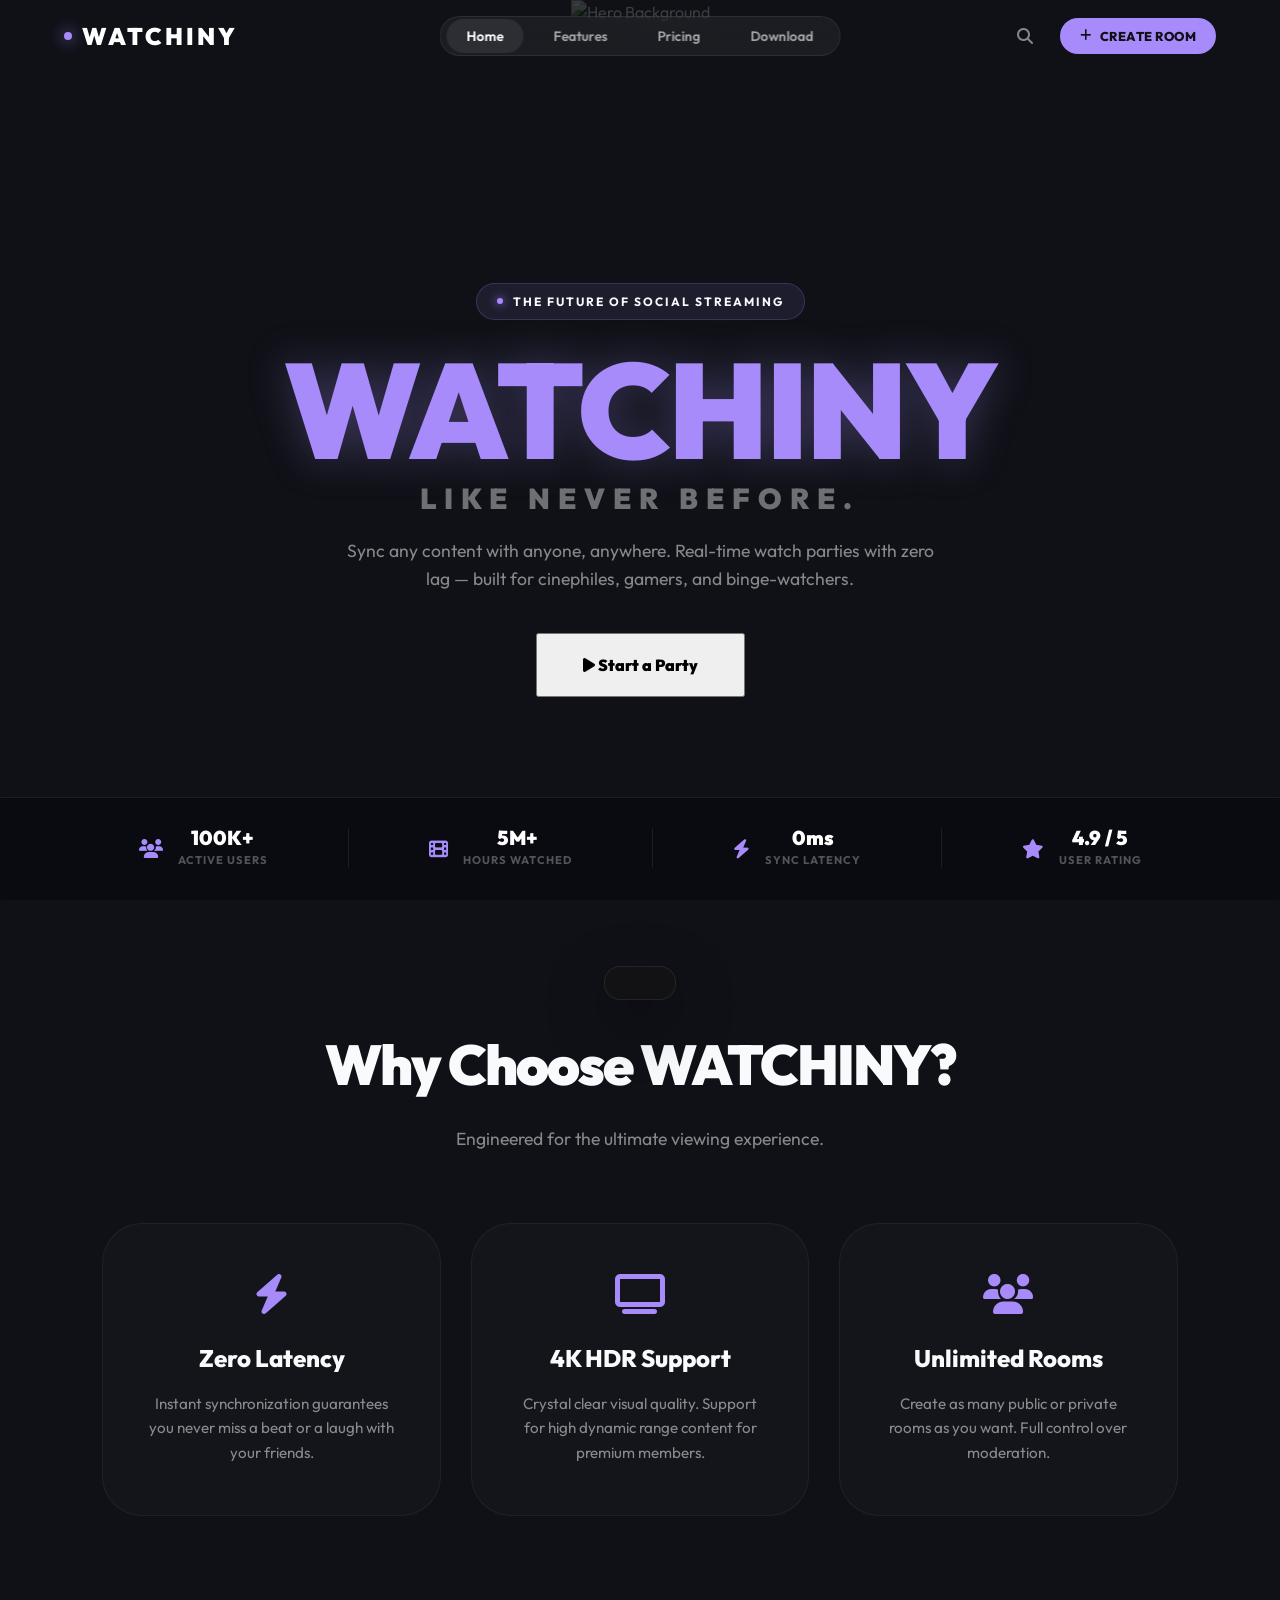
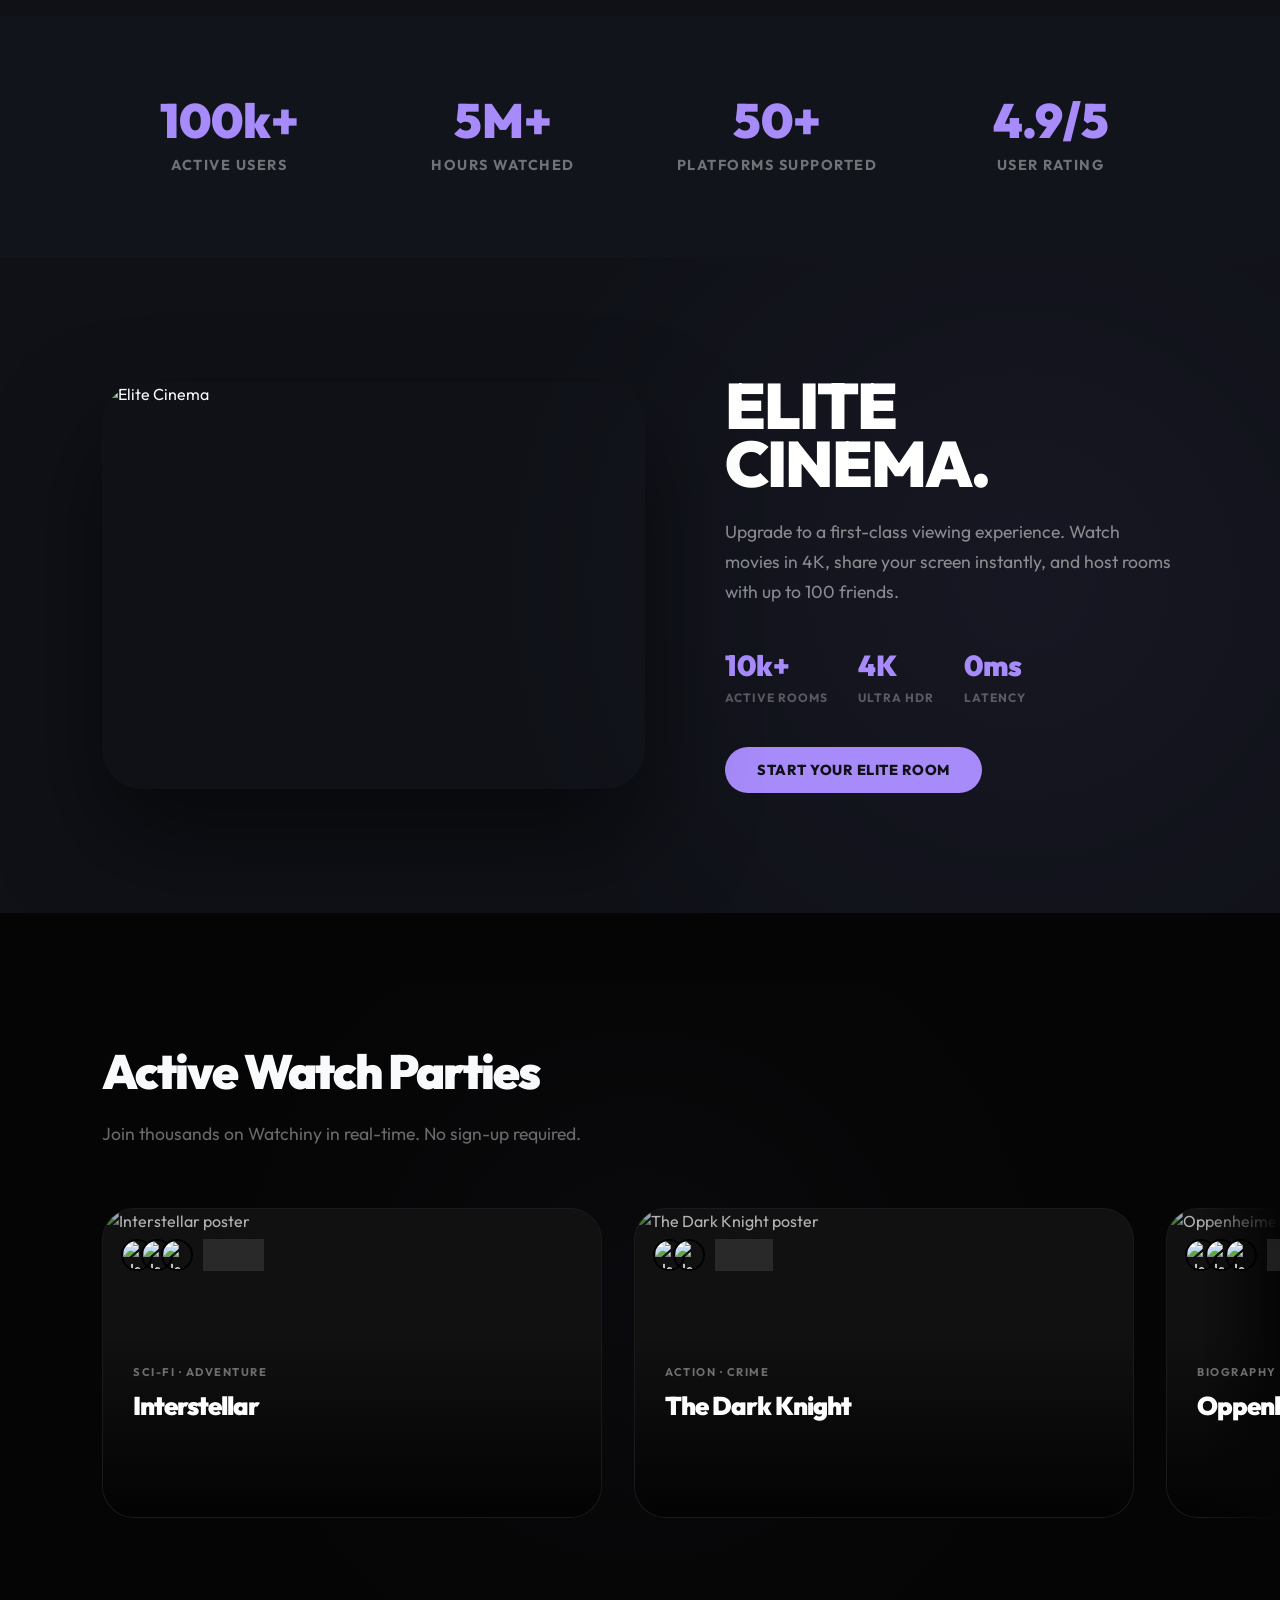
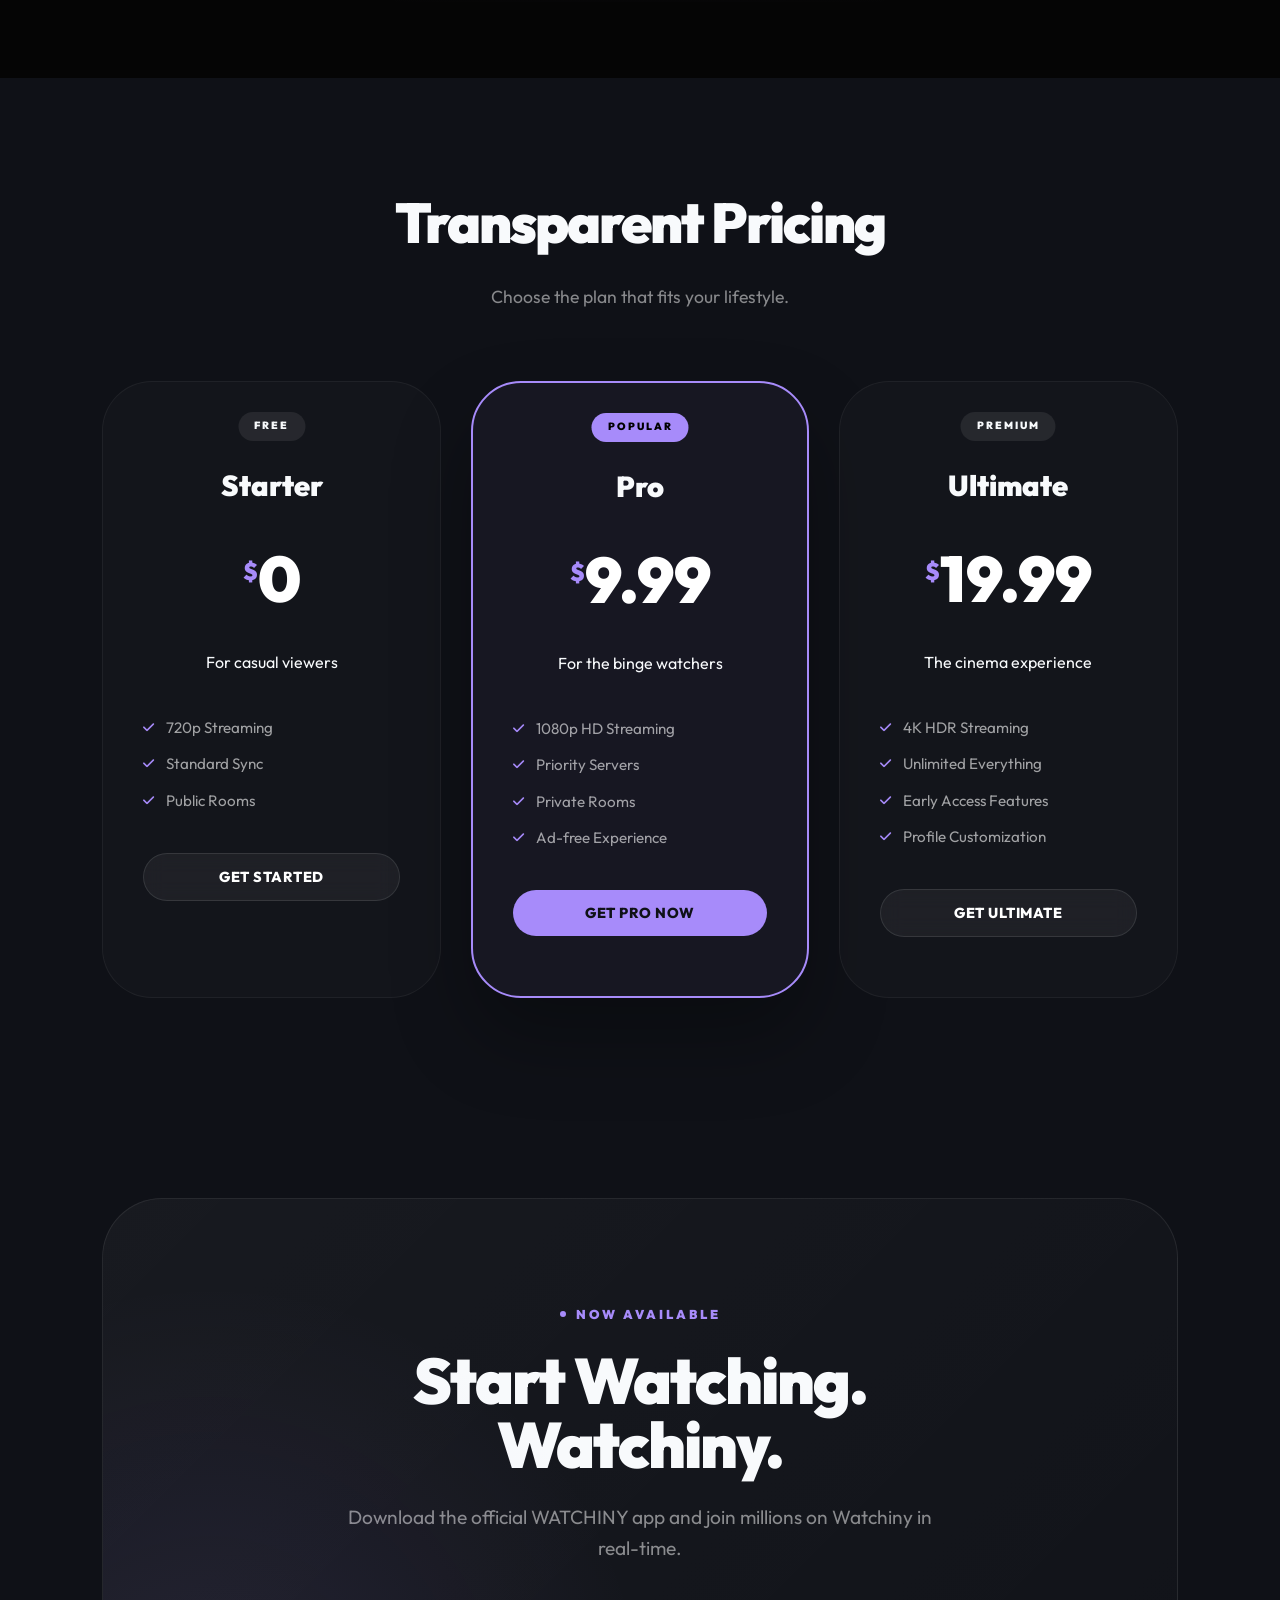
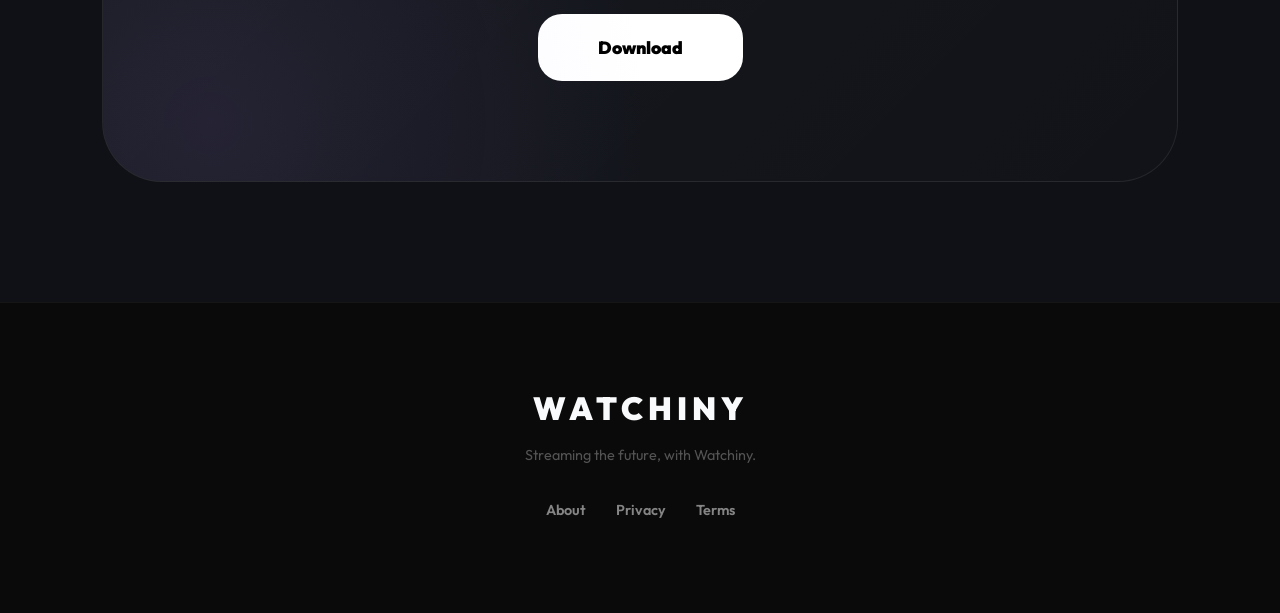
==== watchiny/index.html @ e5932c38 "Update index.html" ====
<!DOCTYPE html><html lang="en"><head>
    <meta charset="UTF-8">
    <meta name="viewport" content="width=device-width, initial-scale=1.0">
    <title>WATCHINY — Premium Watch Parties</title>
    <meta name="description" content="Sync any content with anyone, anywhere. Real-time watch parties with zero lag — built for cinephiles, gamers, and binge-watchers.">

    <!-- Open Graph / Discord embed -->
    <meta property="og:type" content="website">
    <meta property="og:url" content="https://watchiny.com/">
    <meta property="og:site_name" content="WATCHINY">
    <meta property="og:title" content="WATCHINY — Premium Watch Parties">
    <meta property="og:description" content="Sync any content with anyone, anywhere. Real-time watch parties with zero lag — built for cinephiles, gamers, and binge-watchers.">
    <meta property="og:image" content="https://watchiny.com/social-preview.png?v=2">
    <meta property="og:image:width" content="1200">
    <meta property="og:image:height" content="630">
    <meta property="og:image:alt" content="WATCHINY — Premium watch parties with zero-lag sync">
    <meta property="og:locale" content="en_US">

    <!-- Twitter / X card -->
    <meta name="twitter:card" content="summary_large_image">
    <meta name="twitter:title" content="WATCHINY — Premium Watch Parties">
    <meta name="twitter:description" content="Sync any content with anyone, anywhere. Real-time watch parties with zero lag.">
    <meta name="twitter:image" content="https://watchiny.com/social-preview.png?v=2">

    <meta name="theme-color" content="#0f1117">
    <link rel="canonical" href="https://watchiny.com/">
    <link href="https://fonts.googleapis.com/css2?family=Outfit:wght@300;400;600;800;900&amp;display=swap" rel="stylesheet">
    <link rel="stylesheet" href="./styles.css">
    <link rel="stylesheet" href="https://cdnjs.cloudflare.com/ajax/libs/font-awesome/6.5.1/css/all.min.css">
<style>.revealed { opacity: 1 !important; transform: translateY(0) !important; }</style></head>

<body>
    <nav class="navbar" id="navbar">
        <div class="logo">WATCHINY</div>
        <div class="nav-center">
            <ul class="nav-links">
                <li><a href="#home" class="active">Home</a></li>
                <li><a href="#features">Features</a></li>
                <li><a href="#pricing">Pricing</a></li>
                <li><a href="#download">Download</a></li>
            </ul>
        </div>
        <div class="user-actions">
            <button class="icon-btn search-btn" type="button" aria-label="Search site"><i class="fas fa-search"></i></button>
            <button class="btn btn-primary btn-sm" onclick="openRoom()"><i class="fas fa-plus"></i> Create Room</button>
        </div>
    </nav>

    <header class="hero" id="home">
        <div class="hero-bg">
            <img src="https://images.unsplash.com/photo-1626814026160-2237a95fc5a0?q=80&amp;w=2070&amp;auto=format&amp;fit=crop" alt="Hero Background">
            <div class="hero-overlay"></div>
            <div class="hero-scanlines"></div>
            <div class="hero-glow hg-1"></div>
            <div class="hero-glow hg-2"></div>
        </div>

        <div class="hero-content">
            <div class="hero-eyebrow">
                <span class="hero-dot"></span>
                <span>The Future of Social Streaming</span>
            </div>

            <h1 class="hero-title">
                <em class="hero-title-accent">WATCHINY</em>
                <span class="hero-title-line hero-title-small">LIKE NEVER BEFORE.</span>
            </h1>

            <p class="hero-subtitle">
                Sync any content with anyone, anywhere. Real-time watch parties with zero lag — built for cinephiles,
                gamers, and binge-watchers.
            </p>

            <div class="hero-buttons">
                <button class="hero-btn hero-btn-primary" onclick="openRoom()">
                    <i class="fas fa-play"></i>
                    <span>Start a Party</span>
                </button>
            </div>
        </div>

        <div class="hero-stats-bar">
            <div class="hero-stat">
                <div class="hero-stat-icon"><i class="fas fa-users"></i></div>
                <div class="hero-stat-info">
                    <span class="hero-stat-num">100K+</span>
                    <span class="hero-stat-label">Active Users</span>
                </div>
            </div>
            <div class="hero-stat-divider"></div>
            <div class="hero-stat">
                <div class="hero-stat-icon"><i class="fas fa-film"></i></div>
                <div class="hero-stat-info">
                    <span class="hero-stat-num">5M+</span>
                    <span class="hero-stat-label">Hours Watched</span>
                </div>
            </div>
            <div class="hero-stat-divider"></div>
            <div class="hero-stat">
                <div class="hero-stat-icon"><i class="fas fa-bolt"></i></div>
                <div class="hero-stat-info">
                    <span class="hero-stat-num">0ms</span>
                    <span class="hero-stat-label">Sync Latency</span>
                </div>
            </div>
            <div class="hero-stat-divider"></div>
            <div class="hero-stat">
                <div class="hero-stat-icon"><i class="fas fa-star"></i></div>
                <div class="hero-stat-info">
                    <span class="hero-stat-num">4.9 / 5</span>
                    <span class="hero-stat-label">User Rating</span>
                </div>
            </div>
        </div>
    </header>


    <main class="content-container">
        <!-- FEATURES SECTION -->
        <section class="features-section" id="features">
            <div class="section-header">
                <h2>Why Choose WATCHINY?</h2>
                <p>Engineered for the ultimate viewing experience.</p>
            </div>
            <div class="features-grid">
                <div class="feature-card">
                    <i class="fas fa-bolt feature-icon"></i>
                    <h3>Zero Latency</h3>
                    <p>Instant synchronization guarantees you never miss a beat or a laugh with your friends.</p>
                </div>
                <div class="feature-card">
                    <i class="fas fa-tv feature-icon"></i>
                    <h3>4K HDR Support</h3>
                    <p>Crystal clear visual quality. Support for high dynamic range content for premium members.</p>
                </div>
                <div class="feature-card">
                    <i class="fas fa-users feature-icon"></i>
                    <h3>Unlimited Rooms</h3>
                    <p>Create as many public or private rooms as you want. Full control over moderation.</p>
                </div>
            </div>
        </section>

        <!-- STATS SECTION -->
        <section class="stats-section">
            <div class="stats-grid">
                <div class="stat-item">
                    <h2 class="stat-value">100k+</h2>
                    <p class="stat-label">Active Users</p>
                </div>
                <div class="stat-item">
                    <h2 class="stat-value">5M+</h2>
                    <p class="stat-label">Hours Watched</p>
                </div>
                <div class="stat-item">
                    <h2 class="stat-value">50+</h2>
                    <p class="stat-label">Platforms Supported</p>
                </div>
                <div class="stat-item">
                    <h2 class="stat-value">4.9/5</h2>
                    <p class="stat-label">User Rating</p>
                </div>
            </div>
        </section>

        <!-- CINEMATIC FEATURE SECTION -->
        <section class="cinematic-feature" id="elite-cinema">
            <div class="feature-container">
                <div class="feature-grid">
                    <div class="feature-visual">
                        <img src="https://images.unsplash.com/photo-1485846234645-a62644f84728?q=80&amp;w=2059&amp;auto=format&amp;fit=crop" alt="Elite Cinema">
                    </div>
                    <div class="feature-info">
                        <h2>ELITE<br>CINEMA.</h2>
                        <p>Upgrade to a first-class viewing experience. Watch movies in 4K, share your screen instantly,
                            and host rooms with up to 100 friends.</p>
                        <div class="feature-badges">
                            <div class="badge-item">
                                <span class="badge-count">10k+</span>
                                <span class="badge-label">Active Rooms</span>
                            </div>
                            <div class="badge-item">
                                <span class="badge-count">4K</span>
                                <span class="badge-label">Ultra HDR</span>
                            </div>
                            <div class="badge-item">
                                <span class="badge-count">0ms</span>
                                <span class="badge-label">Latency</span>
                            </div>
                        </div>
                        <button class="btn btn-primary" onclick="openEliteRoom()">START YOUR ELITE ROOM</button>
                    </div>
                </div>
            </div>
        </section>

        <!-- WATCH PARTIES SECTION -->
        <section class="live-lobby-section" id="watch-parties">
            <div class="live-section-header">
                <h2 class="live-title">Active Watch Parties</h2>
                <p class="live-subtitle">Join thousands on Watchiny in real-time. No sign-up required.</p>
            </div>

            <div class="lobby-reel-wrap">
            <div class="lobby-reel-container">
                <div class="lobby-reel">
                    <!-- ROOM 1 -->
                    <div class="reel-card" style="--card-accent: #e50914;">
                        <img src="https://image.tmdb.org/t/p/w780/gEU2QniE6E77NI6lCU6MxlNBvIx.jpg" class="reel-bg" alt="Interstellar poster">
                        <div class="reel-content">
                            <div class="reel-top">
                                <div class="reel-participants">
                                    <img src="https://api.dicebear.com/7.x/avataaars/svg?seed=Felix" alt="User">
                                    <img src="https://api.dicebear.com/7.x/avataaars/svg?seed=Jasper" alt="User">
                                    <img src="https://api.dicebear.com/7.x/avataaars/svg?seed=Luna" alt="User">
                                    <span class="p-count">+2.3k</span>
                                </div>
                            </div>
                            <div class="reel-bottom">
                                <span class="reel-tag">Sci-Fi · Adventure</span>
                                <h3 class="reel-title">Interstellar</h3>
                                <button class="reel-btn" onclick="openEliteRoom()">Join Experience</button>
                            </div>
                        </div>
                    </div>

                    <!-- ROOM 2 -->
                    <div class="reel-card" style="--card-accent: #ff6b35;">
                        <img src="https://image.tmdb.org/t/p/w780/qJ2tW6WMUDux911r6m7haRef0WH.jpg" class="reel-bg" alt="The Dark Knight poster">
                        <div class="reel-content">
                            <div class="reel-top">
                                <div class="reel-participants">
                                    <img src="https://api.dicebear.com/7.x/avataaars/svg?seed=Milo" alt="User">
                                    <img src="https://api.dicebear.com/7.x/avataaars/svg?seed=Elite1" alt="User">
                                    <span class="p-count">+1.8k</span>
                                </div>
                            </div>
                            <div class="reel-bottom">
                                <span class="reel-tag">Action · Crime</span>
                                <h3 class="reel-title">The Dark Knight</h3>
                                <button class="reel-btn" onclick="openEliteRoom()">Join Experience</button>
                            </div>
                        </div>
                    </div>

                    <!-- ROOM 3 -->
                    <div class="reel-card" style="--card-accent: #a855f7;">
                        <img src="https://image.tmdb.org/t/p/w780/8Gxv8gSFCU0XGDykEGv7zR1n2ua.jpg" class="reel-bg" alt="Oppenheimer poster">
                        <div class="reel-content">
                            <div class="reel-top">
                                <div class="reel-participants">
                                    <img src="https://api.dicebear.com/7.x/avataaars/svg?seed=Elite2" alt="User">
                                    <img src="https://api.dicebear.com/7.x/avataaars/svg?seed=Elite3" alt="User">
                                    <img src="https://api.dicebear.com/7.x/avataaars/svg?seed=Felix" alt="User">
                                    <span class="p-count">+5.1k</span>
                                </div>
                            </div>
                            <div class="reel-bottom">
                                <span class="reel-tag">Biography · Drama</span>
                                <h3 class="reel-title">Oppenheimer</h3>
                                <button class="reel-btn" onclick="openEliteRoom()">Join Experience</button>
                            </div>
                        </div>
                    </div>

                    <!-- ROOM 4 -->
                    <div class="reel-card" style="--card-accent: #06b6d4;">
                        <img src="https://image.tmdb.org/t/p/w780/9xjZS2rlVxm8SFx8kPC3aIGCOYQ.jpg" class="reel-bg" alt="Joker poster">
                        <div class="reel-content">
                            <div class="reel-top">
                                <div class="reel-participants">
                                    <img src="https://api.dicebear.com/7.x/avataaars/svg?seed=Luna" alt="User">
                                    <span class="p-count">+943</span>
                                </div>
                            </div>
                            <div class="reel-bottom">
                                <span class="reel-tag">Drama · Thriller</span>
                                <h3 class="reel-title">Joker</h3>
                                <button class="reel-btn" onclick="openEliteRoom()">Join Experience</button>
                            </div>
                        </div>
                    </div>
                </div>
            </div>
            </div>
        </section>

        <!-- PRICING SECTION -->
        <section class="pricing-section" id="pricing">
            <div class="section-header">
                <h2>Transparent Pricing</h2>
                <p>Choose the plan that fits your lifestyle.</p>
            </div>
            <div class="pricing-grid">
                <div class="pricing-card">
                    <div class="card-badge">FREE</div>
                    <h3>Starter</h3>
                    <div class="price"><span>$</span>0</div>
                    <p>For casual viewers</p>
                    <ul class="price-features">
                        <li>720p Streaming</li>
                        <li>Standard Sync</li>
                        <li>Public Rooms</li>
                    </ul>
                    <button class="btn btn-secondary btn-full" onclick="openRoom()">Get Started</button>
                </div>
                <div class="pricing-card featured">
                    <div class="card-badge">POPULAR</div>
                    <h3>Pro</h3>
                    <div class="price"><span>$</span>9.99</div>
                    <p>For the binge watchers</p>
                    <ul class="price-features">
                        <li>1080p HD Streaming</li>
                        <li>Priority Servers</li>
                        <li>Private Rooms</li>
                        <li>Ad-free Experience</li>
                    </ul>
                    <button class="btn btn-primary btn-full" onclick="openRoom()">Get Pro Now</button>
                </div>
                <div class="pricing-card">
                    <div class="card-badge">PREMIUM</div>
                    <h3>Ultimate</h3>
                    <div class="price"><span>$</span>19.99</div>
                    <p>The cinema experience</p>
                    <ul class="price-features">
                        <li>4K HDR Streaming</li>
                        <li>Unlimited Everything</li>
                        <li>Early Access Features</li>
                        <li>Profile Customization</li>
                    </ul>
                    <button class="btn btn-secondary btn-full" onclick="openRoom()">Get Ultimate</button>
                </div>
            </div>
        </section>

        <!-- DOWNLOAD SECTION -->
        <section class="download-section" id="download">
            <div class="download-card">
                <div class="download-card-inner">
                    <div class="download-badge">
                        <span class="download-badge-dot"></span>
                        Now Available
                    </div>
                    <h2>Start Watching.<br>Watchiny.</h2>
                    <p>Download the official WATCHINY app and join millions on Watchiny in real-time.</p>
                    <div class="download-win-wrap">
                        <button class="platform-btn primary-platform win-only" onclick="openDownload()">
                            <span>Download</span>
                        </button>
                    </div>

                </div>
            </div>
        </section>
    </main>

    <footer class="site-footer">
        <div class="footer-simple">
            <div class="footer-logo">WATCHINY</div>
            <p class="footer-tagline">Streaming the future, with Watchiny.</p>
            <ul class="footer-links-simple">
                <li><a href="javascript:void(0)" onclick="openLegal('about')">About</a></li>
                <li><a href="javascript:void(0)" onclick="openLegal('privacy')">Privacy</a></li>
                <li><a href="javascript:void(0)" onclick="openLegal('terms')">Terms</a></li>
            </ul>

        </div>
    </footer>

    <!-- LEGAL MODAL -->
    <div id="legal-modal" class="legal-modal">
        <div class="legal-modal-content">
            <span class="close-legal" onclick="closeLegal()">×</span>
            <h2 id="legal-title">Title</h2>
            <div id="legal-body" class="legal-body">
                Content goes here...
            </div>
        </div>
    </div>

    <div id="room-modal" class="legal-modal">
        <div class="legal-modal-content room-modal-content">
            <span class="close-legal" onclick="closeRoomModal()">×</span>
            <div id="room-step-1">
                <h2 style="color: white; margin-bottom: 5px;">Set Up Your Room</h2>
                <p style="margin-bottom: 25px; opacity: 0.6; font-size: 0.9rem;">Personalize your cinematic space.</p>

                <div class="setup-group">
                    <label>Room Name</label>
                    <input type="text" id="room-name-input" placeholder="e.g. Midnight Movie Club" class="room-input">
                </div>

                <div class="setup-group">
                    <label>Choose Your Avatar</label>
                    <div class="avatar-grid">
                        <div class="avatar-item active" onclick="selectAvatar(this)" data-avatar="1">
                            <img src="https://api.dicebear.com/7.x/avataaars/svg?seed=Felix" alt="Avatar">
                        </div>
                        <div class="avatar-item" onclick="selectAvatar(this)" data-avatar="2">
                            <img src="https://api.dicebear.com/7.x/avataaars/svg?seed=Jasper" alt="Avatar">
                        </div>
                        <div class="avatar-item" onclick="selectAvatar(this)" data-avatar="3">
                            <img src="https://api.dicebear.com/7.x/avataaars/svg?seed=Luna" alt="Avatar">
                        </div>
                        <div class="avatar-item" onclick="selectAvatar(this)" data-avatar="4">
                            <img src="https://api.dicebear.com/7.x/avataaars/svg?seed=Milo" alt="Avatar">
                        </div>
                    </div>
                </div>

                <button class="btn btn-primary btn-full" onclick="createRoomInternal()">LAUNCH ROOM</button>
            </div>
            <div id="room-step-2" style="display: none;">
                <div class="success-check"><i class="fas fa-check-circle"></i></div>
                <h2 style="color: white; margin-bottom: 10px;">Room Ready!</h2>
                <p style="margin-bottom: 30px; opacity: 0.6;">Your private stream is live.</p>
                <button class="btn btn-primary btn-full" onclick="inviteFriendsPrompt()">INVITE FRIENDS</button>
            </div>
        </div>
    </div>

    <!-- ELITE ROOM MODAL (FULL PAGE) -->
    <div id="elite-modal" class="elite-modal">
        <div class="elite-bg">
            <div id="elite-particles"></div>
        </div>

        <div class="elite-setup-container">
            <div class="elite-setup-sidebar">
                <div class="elite-logo">ELITE</div>
                <div class="elite-setup-steps">
                    <div class="setup-step-item active" data-step="1">01. Identity</div>
                    <div class="setup-step-item" data-step="2">02. Fidelity</div>
                    <div class="setup-step-item" data-step="3">03. Atmosphere</div>
                </div>
                <button class="close-elite" onclick="closeEliteRoom()"><i class="fas fa-times"></i></button>
            </div>

            <div class="elite-setup-content">
                <!-- STEP 1: IDENTITY -->
                <div id="elite-step-1" class="elite-step active">
                    <h1 class="elite-h1">Define the Space.</h1>
                    <p class="elite-p">Your Elite Room deserves a name that commands attention.</p>

                    <div class="elite-input-group">
                        <input type="text" id="elite-room-name" placeholder="ROOM NAME" class="elite-room-input">
                    </div>

                    <div class="elite-avatar-selection">
                        <label class="elite-label">EXECUTIVE AVATAR</label>
                        <div class="elite-avatar-list">
                            <div class="elite-avatar-opt active" onclick="selectEliteAvatar(this)" data-avatar="elite-1">
                                <img src="https://api.dicebear.com/7.x/avataaars/svg?seed=Elite1" alt="Elite">
                            </div>
                            <div class="elite-avatar-opt" onclick="selectEliteAvatar(this)" data-avatar="elite-2">
                                <img src="https://api.dicebear.com/7.x/avataaars/svg?seed=Elite2" alt="Elite">
                            </div>
                            <div class="elite-avatar-opt" onclick="selectEliteAvatar(this)" data-avatar="elite-3">
                                <img src="https://api.dicebear.com/7.x/avataaars/svg?seed=Elite3" alt="Elite">
                            </div>
                        </div>
                    </div>
                </div>

                <!-- STEP 2: FIDELITY -->
                <div id="elite-step-2" class="elite-step">
                    <h1 class="elite-h1">Maximum Fidelity.</h1>
                    <p class="elite-p">Push the boundaries of visual and auditory immersion.</p>

                    <div class="elite-toggles">
                        <div class="toggle-card">
                            <div class="toggle-info">
                                <h3>4K HDR STREAMING</h3>
                                <p>Unlock ultra-high-definition bitrates.</p>
                            </div>
                            <label class="switch">
                                <input type="checkbox" checked="">
                                <span class="slider"></span>
                            </label>
                        </div>
                        <div class="toggle-card">
                            <div class="toggle-info">
                                <h3>DOLBY ATMOS</h3>
                                <p>Cinematic surround sound virtualization.</p>
                            </div>
                            <label class="switch">
                                <input type="checkbox" checked="">
                                <span class="slider"></span>
                            </label>
                        </div>
                    </div>
                </div>

                <!-- STEP 3: ATMOSPHERE -->
                <div id="elite-step-3" class="elite-step">
                    <h1 class="elite-h1">Atmospheric Mood.</h1>
                    <p class="elite-p">Choose a visual theme that suits your cinematic journey.</p>
                    <div class="elite-themes">
                        <div class="theme-card active" onclick="selectEliteTheme(this, 'obsidian')">
                            <div class="theme-preview" style="background: #0a0a0a;"></div>
                            <span>OBSIDIAN</span>
                        </div>
                        <div class="theme-card" onclick="selectEliteTheme(this, 'nebula')">
                            <div class="theme-preview" style="background: linear-gradient(135deg, #2b1055, #7597de);">
                            </div>
                            <span>NEBULA</span>
                        </div>
                        <div class="theme-card" onclick="selectEliteTheme(this, 'crimson')">
                            <div class="theme-preview" style="background: linear-gradient(135deg, #1a0a0a, #4a0000);">
                            </div>
                            <span>CRIMSON</span>
                        </div>
                    </div>
                </div>

                <div class="elite-footer">
                    <button id="elite-prev" class="btn btn-secondary" onclick="prevEliteStep()" style="display: none;">PREVIOUS</button>
                    <button id="elite-next" class="btn btn-primary" onclick="nextEliteStep()">CONTINUE</button>
                    <button id="elite-launch" class="btn btn-primary" onclick="launchEliteRoom()" style="display: none;">LAUNCH ELITE ROOM</button>
                </div>
            </div>
        </div>

        <div id="elite-success" class="elite-success-view">
            <div class="elite-success-content">
                <div class="elite-success-icon"><i class="fas fa-crown"></i></div>
                <h1 class="elite-success-h1">ELITE ROOM ACTIVE</h1>
                <p>Welcome to the first-class cinematic experience.</p>
                <button class="btn btn-primary" onclick="closeEliteRoom()">ENTER LOBBY</button>
            </div>
        </div>
    </div>

    <!-- SITE SEARCH -->
    <div id="site-search-modal" class="site-search-modal" aria-hidden="true">
        <div class="site-search-panel" role="dialog" aria-modal="true" aria-label="Site search">
            <div class="site-search-header">
                <i class="fas fa-search"></i>
                <input type="text" id="site-search-input" placeholder="Search pages, features, rooms, pricing..." autocomplete="off">
                <kbd class="site-search-kbd">ESC</kbd>
            </div>
            <div class="site-search-hints" id="site-search-hints">
                <span>Try: download</span>
                <span>4K</span>
                <span>pricing</span>
                <span>Interstellar</span>
            </div>
            <div class="site-search-results" id="site-search-results"></div>
            <div class="site-search-footer">
                <span><kbd>↑</kbd><kbd>↓</kbd> navigate</span>
                <span><kbd>Enter</kbd> open</span>
                <span><kbd>Ctrl</kbd><kbd>K</kbd> toggle</span>
            </div>
        </div>
    </div>

    <div id="notification-toast" class="notification-toast">
        <div class="toast-icon" id="toast-icon"></div>
        <div class="toast-content">
            <div id="toast-message"></div>
        </div>
    </div>

    <!-- STUDIO ALERT MODAL (MINIMALIST) -->
    <div id="app-alert-modal" class="legal-modal">
        <div class="studio-alert">
            <div class="studio-alert-icon">
                <i class="fas fa-desktop"></i>
            </div>
            <h2 class="studio-h2">Application Required</h2>
            <p class="studio-p">To ensure seamless 4K synchronization and high-bitrate streaming, the WATCHINY Desktop
                application must be active on your system.</p>

            <div class="studio-actions">
                <button class="btn btn-primary btn-studio" onclick="openDownload()">GET THE APP</button>
                <button class="btn btn-link btn-studio" onclick="closeAppAlert()">Maybe Later</button>
            </div>
        </div>
    </div>

    <script src="./script.js"></script>
    <script>
        window.openDownload = function () {
            window.open('https://cdn.r2upload.io/389d8c9d-cbf6-43a1-bbca-c91b84a797ca/Watchiny.exe', '_blank');
        };
    </script>
<script defer="" src="https://static.cloudflareinsights.com/beacon.min.js/v833ccba57c9e4d2798f2e76cebdd09a11778172276447" integrity="sha512-57MDmcccJXYtNnH+ZiBwzC4jb2rvgVCEokYN+L/nLlmO8rfYT/gIpW2A569iJ/3b+0UEasghjuZH/ma3wIs/EQ==" data-cf-beacon="{&quot;version&quot;:&quot;2024.11.0&quot;,&quot;token&quot;:&quot;7897071cafe44e12bd1b0e66379aef3c&quot;,&quot;r&quot;:1,&quot;server_timing&quot;:{&quot;name&quot;:{&quot;cfCacheStatus&quot;:true,&quot;cfEdge&quot;:true,&quot;cfExtPri&quot;:true,&quot;cfL4&quot;:true,&quot;cfOrigin&quot;:true,&quot;cfSpeedBrain&quot;:true},&quot;location_startswith&quot;:null}}" crossorigin="anonymous"></script>


</body></html>
---- watchiny/styles.css ----
:root {
    --primary: #a78bfa;
    --primary-dim: rgba(167, 139, 250, 0.12);
    --primary-glow: rgba(167, 139, 250, 0.4);
    --bg-dark: #0f1117;
    --bg-light: #ffffff;
    --text-main: #f8fafc;
    --text-dark: #0f1117;
    --radius-lg: 32px;
    --radius-md: 16px;
    --font-heading: 'Outfit', sans-serif;
    --anim-swift: cubic-bezier(0.23, 1, 0.32, 1);
}

/* === RESET & BASE === */
* {
    margin: 0;
    padding: 0;
    box-sizing: border-box;
    font-family: 'Outfit', sans-serif;
}

body {
    background-color: var(--bg-dark);
    color: var(--text-main);
    overflow-x: hidden;
    line-height: 1.6;
    -webkit-font-smoothing: antialiased;
}

html {
    scroll-behavior: smooth;
}

#home,
#features,
#pricing,
#download {
    scroll-margin-top: 96px;
}

section {
    width: 100%;
    max-width: 1400px;
    margin: 0 auto;
    position: relative;
    padding: 100px 8%;
}

.btn {
    padding: 14px 32px;
    border-radius: 50px;
    font-weight: 800;
    font-size: 0.9rem;
    letter-spacing: 0.5px;
    cursor: pointer;
    transition: all 0.3s var(--anim-swift);
    border: none;
    text-transform: uppercase;
    display: inline-flex;
    align-items: center;
    justify-content: center;
    gap: 8px;
}

.btn-primary {
    background: var(--primary);
    color: var(--text-dark);
}

.btn-primary:hover {
    transform: translateY(-2px) scale(1.02);
    box-shadow: 0 10px 30px rgba(167, 139, 250, 0.4);
}

.btn-secondary {
    background: rgba(255, 255, 255, 0.05);
    color: white;
    backdrop-filter: blur(10px);
    border: 1px solid rgba(255, 255, 255, 0.1);
}

.btn-secondary:hover {
    background: rgba(255, 255, 255, 0.1);
    transform: translateY(-2px);
}

.btn-full {
    width: 100%;
}

/* === NAVBAR === */
.navbar {
    position: fixed;
    top: 0;
    left: 0;
    width: 100%;
    height: 72px;
    padding: 0 5%;
    display: flex;
    align-items: center;
    justify-content: space-between;
    z-index: 1000;
    transition: all 0.4s ease;
    background: transparent;
}

.navbar.scrolled {
    height: 64px;
    background: rgba(15, 17, 23, 0.85);
    backdrop-filter: blur(20px);
    border-bottom: 1px solid rgba(255, 255, 255, 0.05);
}

.logo {
    font-size: 1.5rem;
    font-weight: 900;
    letter-spacing: 3px;
    color: #fff;
    cursor: pointer;
    display: flex;
    align-items: center;
    gap: 10px;
}

.logo::before {
    content: '';
    width: 8px;
    height: 8px;
    background: var(--primary);
    border-radius: 50%;
    box-shadow: 0 0 15px var(--primary);
}

.nav-center {
    position: absolute;
    left: 50%;
    transform: translateX(-50%);
}

.nav-links {
    list-style: none;
    display: flex;
    gap: 10px;
    background: rgba(255, 255, 255, 0.05);
    padding: 6px;
    border-radius: 50px;
    border: 1px solid rgba(255, 255, 255, 0.08);
    backdrop-filter: blur(10px);
}

.nav-links a {
    text-decoration: none;
    color: rgba(255, 255, 255, 0.6);
    font-size: 0.85rem;
    font-weight: 600;
    padding: 8px 20px;
    border-radius: 50px;
    transition: all 0.3s ease;
}

.nav-links a.active,
.nav-links a:hover,
.nav-links a.is-active {
    color: #fff;
    background: rgba(255, 255, 255, 0.08);
}

.icon-btn {
    background: none;
    border: none;
    color: rgba(255, 255, 255, 0.5);
    font-size: 1rem;
    cursor: pointer;
    width: 40px;
    height: 40px;
    border-radius: 50%;
    transition: all 0.3s ease;
}

.icon-btn:hover {
    color: #fff;
    background: rgba(255, 255, 255, 0.1);
}

.user-actions {
    display: flex;
    align-items: center;
    gap: 15px;
}

.btn-sm {
    padding: 10px 20px;
    font-size: 0.8rem;
}

/* === HERO SECTION === */
.hero {
    height: 100vh;
    min-height: 800px;
    display: flex;
    flex-direction: column;
    /* Force vertical stacking */
    align-items: center;
    justify-content: center;
    text-align: center;
    padding: 80px 8% 0;
    /* Add bottom padding to account for stats bar */
    position: relative;
    overflow: hidden;
}

.hero-bg {
    position: absolute;
    inset: 0;
    z-index: -1;
}

.hero-bg img {
    width: 100%;
    height: 100%;
    object-fit: cover;
    filter: brightness(0.3) saturate(0.8);
    animation: kenburns 40s linear infinite alternate;
}

.hero-overlay {
    position: absolute;
    inset: 0;
    background: radial-gradient(circle at 50% 50%, transparent 40%, #0f1117 100%),
        linear-gradient(to bottom, transparent 60%, #0f1117 100%);
}

.hero-content {
    max-width: 900px;
    position: relative;
    z-index: 10;
}

.hero-eyebrow {
    display: inline-flex;
    align-items: center;
    gap: 10px;
    background: rgba(167, 139, 250, 0.1);
    border: 1px solid rgba(167, 139, 250, 0.2);
    padding: 8px 20px;
    border-radius: 100px;
    font-size: 0.75rem;
    font-weight: 700;
    text-transform: uppercase;
    letter-spacing: 2px;
    margin-bottom: 30px;
    animation: fadeInUp 0.8s var(--anim-swift);
}

.hero-dot {
    width: 6px;
    height: 6px;
    background: var(--primary);
    border-radius: 50%;
    box-shadow: 0 0 10px var(--primary);
    animation: pulseDot 2s infinite;
}

.hero-title {
    font-size: clamp(3rem, 8vw, 6rem);
    font-weight: 950;
    line-height: 0.9;
    letter-spacing: -3px;
    text-transform: uppercase;
    margin-bottom: 25px;
}

.hero-title-accent {
    color: var(--primary);
    font-style: normal;
    display: block;
    font-size: 1.4em;
    filter: drop-shadow(0 0 20px rgba(167, 139, 250, 0.3));
}

.hero-title-small {
    font-size: 0.3em;
    letter-spacing: 8px;
    color: rgba(255, 255, 255, 0.4);
    display: block;
    margin-top: 15px;
}

.hero-subtitle {
    font-size: 1.1rem;
    color: rgba(255, 255, 255, 0.5);
    max-width: 600px;
    margin: 0 auto 40px;
    animation: fadeInUp 1s var(--anim-swift) 0.2s both;
}

.hero-buttons {
    animation: fadeInUp 1s var(--anim-swift) 0.3s both;
}

.hero-btn {
    padding: 20px 45px;
    font-size: 1rem;
    font-weight: 900;
}

/* === HERO STATS BAR FIX === */
.hero-stats-bar {
    position: absolute;
    bottom: 0;
    left: 0;
    width: 100%;
    background: rgba(10, 10, 15, 0.8);
    backdrop-filter: blur(20px) saturate(180%);
    -webkit-backdrop-filter: blur(20px) saturate(180%);
    border-top: 1px solid rgba(255, 255, 255, 0.08);
    display: flex;
    justify-content: center;
    padding: 30px 0;
    gap: 80px;
    z-index: 100;
}

.hero-stat {
    display: flex;
    align-items: center;
    gap: 15px;
}

.hero-stat-icon {
    font-size: 1.2rem;
    color: var(--primary);
}

.hero-stat-info {
    display: flex;
    flex-direction: column;
}

.hero-stat-num {
    font-size: 1.25rem;
    font-weight: 900;
    color: white;
    line-height: 1;
}

.hero-stat-label {
    font-size: 0.7rem;
    text-transform: uppercase;
    color: rgba(255, 255, 255, 0.3);
    font-weight: 700;
    letter-spacing: 1px;
    margin-top: 4px;
}

.hero-stat-divider {
    width: 1px;
    height: 40px;
    background: rgba(255, 255, 255, 0.08);
}

/* === FEATURES GRID === */
.features-section {
    padding-top: 120px;
    /* Extra room for the stats bar above */
}

.section-header {
    text-align: center;
    margin-bottom: 70px;
}

.section-header h2 {
    font-size: 3.5rem;
    font-weight: 900;
    letter-spacing: -2px;
    margin-bottom: 15px;
}

.section-header p {
    font-size: 1.1rem;
    color: rgba(255, 255, 255, 0.5);
}

.features-grid {
    display: grid;
    grid-template-columns: repeat(3, 1fr);
    gap: 30px;
}

.feature-card {
    background: rgba(255, 255, 255, 0.02);
    border: 1px solid rgba(255, 255, 255, 0.05);
    padding: 50px 40px;
    border-radius: 40px;
    text-align: center;
    transition: all 0.5s var(--anim-swift);
}

.feature-card:hover {
    background: rgba(255, 255, 255, 0.04);
    border-color: var(--primary);
    transform: translateY(-10px);
}

.feature-icon {
    font-size: 2.5rem;
    color: var(--primary);
    margin-bottom: 25px;
    display: block;
}

.feature-card h3 {
    font-size: 1.5rem;
    font-weight: 800;
    margin-bottom: 15px;
}

.feature-card p {
    color: rgba(255, 255, 255, 0.5);
    font-size: 0.95rem;
    line-height: 1.6;
}

/* === STATS SECTION === */
.stats-section {
    padding: 80px 8%;
    background: rgba(167, 139, 250, 0.02);
}

.stats-grid {
    display: grid;
    grid-template-columns: repeat(4, 1fr);
    gap: 20px;
    text-align: center;
}

.stat-value {
    font-size: 3rem;
    font-weight: 950;
    color: var(--primary);
    line-height: 1;
}

.stat-label {
    font-size: 0.9rem;
    color: rgba(255, 255, 255, 0.4);
    text-transform: uppercase;
    font-weight: 700;
    letter-spacing: 1.5px;
    margin-top: 10px;
}

/* === CINEMATIC FEATURE (ELITE CINEMA) FIX === */
.cinematic-feature {
    padding: 120px 8%;
    background: radial-gradient(circle at 80% 50%, rgba(167, 139, 250, 0.05) 0%, transparent 50%);
}

.feature-container {
    max-width: 1200px;
    margin: 0 auto;
}

.feature-grid {
    display: grid;
    grid-template-columns: 1.2fr 1fr;
    gap: 80px;
    align-items: center;
}

.feature-visual {
    position: relative;
    border-radius: 40px;
    overflow: hidden;
    box-shadow: 0 50px 100px rgba(0, 0, 0, 0.5);
    aspect-ratio: 4/3;
    max-height: 500px;
}

.feature-visual img {
    width: 100%;
    height: 100%;
    object-fit: cover;
    transition: transform 0.8s var(--anim-swift);
}

.feature-visual:hover img {
    transform: scale(1.05);
}

.feature-info h2 {
    font-size: 4rem;
    font-weight: 950;
    line-height: 0.9;
    letter-spacing: -2px;
    margin-bottom: 25px;
    color: #fff;
    text-transform: uppercase;
}

.feature-info p {
    font-size: 1.1rem;
    color: rgba(255, 255, 255, 0.5);
    margin-bottom: 35px;
    line-height: 1.7;
}

.feature-badges {
    display: flex;
    gap: 30px;
    margin-bottom: 40px;
}

.badge-item {
    display: flex;
    flex-direction: column;
}

.badge-count {
    font-size: 1.8rem;
    font-weight: 900;
    color: var(--primary);
}

.badge-label {
    font-size: 0.75rem;
    text-transform: uppercase;
    color: rgba(255, 255, 255, 0.3);
    font-weight: 700;
    letter-spacing: 1px;
}

/* === LIVE NOW SECTION (LOBBY REEL) === */
.live-lobby-section {
    padding: 120px 0;
    background: #050505;
    position: relative;
    overflow: hidden;
    max-width: none;
    width: 100%;
}

.live-lobby-section::before {
    content: '';
    position: absolute;
    top: 50%;
    left: 50%;
    transform: translate(-50%, -50%);
    width: 80%;
    height: 80%;
    background: radial-gradient(circle, rgba(167, 139, 250, 0.03) 0%, transparent 70%);
    pointer-events: none;
}

.live-section-header {
    padding: 0 8% 60px;
    position: relative;
    z-index: 5;
}

.live-eyebrow {
    display: inline-flex;
    align-items: center;
    gap: 8px;
    color: var(--primary);
    font-weight: 900;
    text-transform: uppercase;
    font-size: 0.8rem;
    letter-spacing: 2.5px;
    margin-bottom: 15px;
}

.live-dot-anim {
    width: 8px;
    height: 8px;
    background: #ff3b30;
    border-radius: 50%;
    box-shadow: 0 0 10px #ff3b30;
    animation: livePulseV3 1.5s infinite;
}

.live-title {
    font-size: 3rem;
    font-weight: 950;
    letter-spacing: -2px;
    margin-bottom: 10px;
}

.live-subtitle {
    color: rgba(255, 255, 255, 0.4);
    font-size: 1.1rem;
    max-width: 640px;
}

.live-meta-row {
    display: flex;
    flex-wrap: wrap;
    gap: 12px;
    margin-top: 24px;
}

.live-meta-pill {
    display: inline-flex;
    align-items: center;
    gap: 8px;
    padding: 10px 16px;
    border-radius: 999px;
    background: rgba(255, 255, 255, 0.04);
    border: 1px solid rgba(255, 255, 255, 0.06);
    color: rgba(255, 255, 255, 0.72);
    font-size: 0.85rem;
    font-weight: 600;
}

.live-meta-dot {
    color: #ff3b30;
    font-size: 0.55rem;
    animation: livePulseV3 1.5s infinite;
}

.lobby-reel-wrap {
    position: relative;
}

.lobby-reel-wrap::before,
.lobby-reel-wrap::after {
    content: '';
    position: absolute;
    top: 0;
    bottom: 40px;
    width: 80px;
    z-index: 6;
    pointer-events: none;
}

.lobby-reel-wrap::before {
    left: 0;
    background: linear-gradient(to right, #050505, transparent);
}

.lobby-reel-wrap::after {
    right: 0;
    background: linear-gradient(to left, #050505, transparent);
}

.lobby-reel-container {
    overflow-x: auto;
    scrollbar-width: none;
    -ms-overflow-style: none;
    padding: 0 8% 40px;
    overscroll-behavior-x: contain;
    cursor: grab;
}

.lobby-reel-container.is-dragging {
    cursor: grabbing;
    user-select: none;
}

.lobby-reel-container::-webkit-scrollbar {
    display: none;
}

.lobby-reel {
    display: flex;
    gap: 32px;
    width: max-content;
}

.reel-card {
    width: 500px;
    height: 310px;
    background: #111;
    border-radius: 32px;
    position: relative;
    overflow: hidden;
    cursor: pointer;
    border: 1px solid rgba(255, 255, 255, 0.04);
    transition: all 0.7s cubic-bezier(0.16, 1, 0.3, 1);
    flex-shrink: 0;
}

.reel-card:hover {
    transform: scale(1.03) translateY(-8px);
    border-color: rgba(255, 255, 255, 0.1);
    box-shadow: 0 40px 80px rgba(0, 0, 0, 0.5);
}

.reel-card::after {
    content: '';
    position: absolute;
    inset: 0;
    background: linear-gradient(to bottom, rgba(0, 0, 0, 0) 40%, rgba(0, 0, 0, 0.85) 100%);
    z-index: 2;
}

.reel-bg {
    position: absolute;
    inset: 0;
    width: 100%;
    height: 100%;
    object-fit: cover;
    object-position: center top;
    filter: brightness(0.72) saturate(1.05);
    transition: transform 1s var(--anim-swift);
}

.reel-card:hover .reel-bg {
    transform: scale(1.06);
    filter: brightness(0.85) saturate(1.1);
}

.reel-content {
    position: relative;
    z-index: 10;
    height: 100%;
    padding: 30px;
    display: flex;
    flex-direction: column;
    justify-content: space-between;
}

.reel-top {
    display: flex;
    justify-content: space-between;
    align-items: center;
}

.reel-live {
    background: rgba(255, 255, 255, 0.06);
    backdrop-filter: blur(20px);
    -webkit-backdrop-filter: blur(20px);
    border: 1px solid rgba(255, 255, 255, 0.1);
    color: #fff;
    padding: 6px 14px;
    border-radius: 50px;
    font-size: 0.65rem;
    font-weight: 900;
    letter-spacing: 2px;
    display: flex;
    align-items: center;
    gap: 8px;
}

.reel-dot {
    width: 6px;
    height: 6px;
    background: #ff3b30;
    border-radius: 50%;
    box-shadow: 0 0 10px #ff3b30;
}

.reel-participants {
    display: flex;
    align-items: center;
}

.reel-participants img {
    width: 32px;
    height: 32px;
    border-radius: 50%;
    border: 2px solid #000;
    margin-left: -12px;
}

.p-count {
    margin-left: 10px;
    color: #fff;
    font-weight: 900;
    font-size: 0.8rem;
    background: rgba(255, 255, 255, 0.1);
    padding: 6px 14px;
    border-radius: 50px;
    backdrop-filter: blur(10px);
}

.reel-title {
    font-size: 1.6rem;
    font-weight: 900;
    line-height: 1.1;
    letter-spacing: -1px;
    margin-bottom: 2px;
    color: #fff;
}

.reel-tag {
    font-size: 0.7rem;
    font-weight: 700;
    color: rgba(255, 255, 255, 0.4);
    text-transform: uppercase;
    letter-spacing: 1.5px;
    margin-bottom: 10px;
    display: block;
}

.reel-btn {
    width: 100%;
    background: #fff;
    color: #000;
    padding: 16px;
    border-radius: 16px;
    font-weight: 900;
    font-size: 0.85rem;
    text-transform: uppercase;
    letter-spacing: 1px;
    border: none;
    cursor: pointer;
    transition: all 0.4s var(--anim-swift);
    opacity: 0;
    transform: translateY(10px);
    margin-top: 15px;
}

.reel-card:hover .reel-btn {
    opacity: 1;
    transform: translateY(0);
}

.reel-btn:hover {
    background: var(--primary);
    color: #000;
}

/* === PRICING SECTION === */
.pricing-grid {
    display: grid;
    grid-template-columns: repeat(3, 1fr);
    gap: 30px;
    margin-top: 40px;
}

.pricing-card {
    background: rgba(255, 255, 255, 0.02);
    border: 1px solid rgba(255, 255, 255, 0.05);
    padding: 60px 40px;
    border-radius: 50px;
    text-align: center;
    position: relative;
    transition: all 0.5s var(--anim-swift);
}

.pricing-card:hover {
    transform: translateY(-10px) scale(1.02);
    background: rgba(255, 255, 255, 0.04);
}

.pricing-card.featured {
    border: 2px solid var(--primary);
    background: rgba(167, 139, 250, 0.05);
    box-shadow: 0 40px 80px rgba(0, 0, 0, 0.3);
}

.card-badge {
    position: absolute;
    top: 30px;
    left: 50%;
    transform: translateX(-50%);
    background: rgba(255, 255, 255, 0.08);
    padding: 6px 16px;
    border-radius: 100px;
    font-size: 0.65rem;
    font-weight: 900;
    letter-spacing: 2px;
}

.featured .card-badge {
    background: var(--primary);
    color: #000;
}

.pricing-card h3 {
    font-size: 1.8rem;
    font-weight: 900;
    margin-top: 20px;
}

.price {
    font-size: 4rem;
    font-weight: 950;
    margin: 20px 0;
    color: #fff;
}

.price span {
    font-size: 1.5rem;
    color: var(--primary);
    vertical-align: super;
}

.price-features {
    list-style: none;
    text-align: left;
    margin: 40px 0;
}

.price-features li {
    margin-bottom: 12px;
    color: rgba(255, 255, 255, 0.6);
    font-size: 0.95rem;
    display: flex;
    align-items: center;
    gap: 12px;
}

.price-features li::before {
    content: '\f00c';
    font-family: 'Font Awesome 6 Free';
    font-weight: 900;
    font-size: 0.8rem;
    color: var(--primary);
}

/* === DOWNLOAD SECTION === */
.download-section {
    padding-bottom: 120px;
}

.download-card {
    background: linear-gradient(135deg, rgba(255, 255, 255, 0.04) 0%, rgba(255, 255, 255, 0.01) 100%);
    border: 1px solid rgba(255, 255, 255, 0.08);
    border-radius: 60px;
    padding: 100px 8%;
    text-align: center;
    position: relative;
    overflow: hidden;
}

.download-card::after {
    content: '';
    position: absolute;
    inset: 0;
    background: radial-gradient(circle at 10% 90%, rgba(167, 139, 250, 0.1), transparent 40%);
    pointer-events: none;
}

.download-badge {
    display: inline-flex;
    align-items: center;
    gap: 10px;
    color: var(--primary);
    font-weight: 900;
    text-transform: uppercase;
    font-size: 0.8rem;
    letter-spacing: 3px;
    margin-bottom: 25px;
}

.download-badge-dot {
    width: 6px;
    height: 6px;
    background: var(--primary);
    border-radius: 50%;
    animation: pulseDot 2s infinite;
}

.download-card h2 {
    font-size: 4rem;
    font-weight: 950;
    line-height: 1;
    margin-bottom: 25px;
    letter-spacing: -2px;
}

.download-card p {
    font-size: 1.2rem;
    color: rgba(255, 255, 255, 0.5);
    max-width: 600px;
    margin: 0 auto 50px;
}

.platform-btn {
    padding: 22px 60px;
    font-size: 1.1rem;
    font-weight: 900;
    background: #fff;
    color: #000;
    border-radius: 24px;
    border: none;
    cursor: pointer;
    transition: all 0.3s var(--anim-swift);
}

.platform-btn:hover {
    transform: scale(1.05);
    box-shadow: 0 20px 60px rgba(255, 255, 255, 0.15);
}

/* === FOOTER === */
.footer-simple {
    padding: 80px 8% 50px;
    text-align: center;
    border-top: 1px solid rgba(255, 255, 255, 0.05);
    background: #0a0a0a;
}

.footer-logo {
    font-size: 2rem;
    font-weight: 950;
    letter-spacing: 5px;
    margin-bottom: 10px;
}

.footer-tagline {
    color: rgba(255, 255, 255, 0.3);
    font-size: 0.9rem;
    margin-bottom: 30px;
}

.footer-links-simple {
    list-style: none;
    display: flex;
    justify-content: center;
    gap: 30px;
    margin-bottom: 40px;
}

.footer-links-simple a {
    color: rgba(255, 255, 255, 0.5);
    text-decoration: none;
    font-size: 0.9rem;
    font-weight: 600;
    transition: color 0.3s ease;
}

.footer-links-simple a:hover {
    color: var(--primary);
}

.footer-bottom-simple {
    color: rgba(255, 255, 255, 0.2);
    font-size: 0.8rem;
}

/* === SITE SEARCH === */
.site-search-modal {
    display: none;
    position: fixed;
    inset: 0;
    z-index: 11000;
    background: rgba(0, 0, 0, 0.75);
    backdrop-filter: blur(12px);
    align-items: flex-start;
    justify-content: center;
    padding: 100px 20px 40px;
}

.site-search-modal.show {
    display: flex;
}

.site-search-panel {
    width: 100%;
    max-width: 620px;
    background: #141418;
    border: 1px solid rgba(255, 255, 255, 0.08);
    border-radius: 24px;
    box-shadow: 0 40px 100px rgba(0, 0, 0, 0.55);
    overflow: hidden;
    animation: modalSlideIn 0.25s var(--anim-swift);
}

.site-search-header {
    display: flex;
    align-items: center;
    gap: 14px;
    padding: 18px 22px;
    border-bottom: 1px solid rgba(255, 255, 255, 0.06);
}

.site-search-header i {
    color: var(--primary);
    font-size: 1rem;
}

.site-search-header input {
    flex: 1;
    background: transparent;
    border: none;
    outline: none;
    color: #fff;
    font-size: 1.05rem;
    font-family: 'Outfit', sans-serif;
}

.site-search-header input::placeholder {
    color: rgba(255, 255, 255, 0.35);
}

.site-search-kbd,
.site-search-footer kbd {
    display: inline-flex;
    align-items: center;
    justify-content: center;
    min-width: 28px;
    padding: 4px 8px;
    border-radius: 8px;
    background: rgba(255, 255, 255, 0.06);
    border: 1px solid rgba(255, 255, 255, 0.08);
    color: rgba(255, 255, 255, 0.45);
    font-size: 0.7rem;
    font-family: 'Outfit', sans-serif;
}

.site-search-hints {
    display: flex;
    flex-wrap: wrap;
    gap: 8px;
    padding: 14px 22px 0;
}

.site-search-hints span {
    padding: 6px 12px;
    border-radius: 999px;
    background: rgba(255, 255, 255, 0.04);
    border: 1px solid rgba(255, 255, 255, 0.06);
    color: rgba(255, 255, 255, 0.45);
    font-size: 0.78rem;
    cursor: pointer;
    transition: all 0.2s ease;
}

.site-search-hints span:hover {
    color: #fff;
    border-color: rgba(167, 139, 250, 0.35);
    background: rgba(167, 139, 250, 0.08);
}

.site-search-results {
    max-height: 360px;
    overflow-y: auto;
    padding: 14px 12px;
}

.site-search-group-label {
    padding: 8px 12px 6px;
    font-size: 0.68rem;
    font-weight: 800;
    letter-spacing: 2px;
    text-transform: uppercase;
    color: rgba(255, 255, 255, 0.28);
}

.site-search-item {
    display: flex;
    align-items: center;
    gap: 14px;
    width: 100%;
    padding: 12px 14px;
    border: none;
    border-radius: 14px;
    background: transparent;
    color: #fff;
    text-align: left;
    cursor: pointer;
    transition: background 0.2s ease;
    font-family: 'Outfit', sans-serif;
}

.site-search-item:hover,
.site-search-item.active {
    background: rgba(167, 139, 250, 0.1);
}

.site-search-item-icon {
    width: 38px;
    height: 38px;
    border-radius: 12px;
    display: flex;
    align-items: center;
    justify-content: center;
    background: rgba(255, 255, 255, 0.05);
    color: var(--primary);
    flex-shrink: 0;
}

.site-search-item-body {
    min-width: 0;
}

.site-search-item-title {
    font-size: 0.95rem;
    font-weight: 700;
    margin-bottom: 2px;
}

.site-search-item-desc {
    font-size: 0.82rem;
    color: rgba(255, 255, 255, 0.42);
    white-space: nowrap;
    overflow: hidden;
    text-overflow: ellipsis;
}

.site-search-empty {
    padding: 28px 22px 18px;
    text-align: center;
    color: rgba(255, 255, 255, 0.4);
    font-size: 0.92rem;
}

.site-search-footer {
    display: flex;
    flex-wrap: wrap;
    gap: 14px;
    padding: 12px 22px 16px;
    border-top: 1px solid rgba(255, 255, 255, 0.06);
    color: rgba(255, 255, 255, 0.32);
    font-size: 0.75rem;
}

.site-search-footer span {
    display: inline-flex;
    align-items: center;
    gap: 6px;
}

.search-highlight {
    outline: 2px solid rgba(167, 139, 250, 0.55);
    outline-offset: 4px;
    border-radius: 12px;
    transition: outline 0.3s ease;
}

/* === MODALS === */
.legal-modal {
    display: none;
    position: fixed;
    inset: 0;
    background: rgba(0, 0, 0, 0.9);
    backdrop-filter: blur(20px);
    z-index: 10000;
    align-items: center;
    justify-content: center;
}

.legal-modal.active,
.legal-modal.show {
    display: flex;
}

.legal-modal-content {
    background: #141416;
    width: 600px;
    max-width: 90%;
    padding: 60px;
    border-radius: 40px;
    border: 1px solid rgba(255, 255, 255, 0.08);
    position: relative;
    box-shadow: 0 50px 100px rgba(0, 0, 0, 0.5);
    animation: modalSlideIn 0.4s var(--anim-swift);
}

.close-legal {
    position: absolute;
    top: 30px;
    right: 30px;
    font-size: 2rem;
    cursor: pointer;
    color: rgba(255, 255, 255, 0.3);
    transition: color 0.3s ease;
}

.close-legal:hover {
    color: #fff;
}

/* === ROOM SETUP MODAL === */
.room-modal-content {
    max-width: 500px;
}

.setup-group {
    margin-bottom: 25px;
}

.setup-group label {
    display: block;
    font-size: 0.75rem;
    font-weight: 800;
    text-transform: uppercase;
    letter-spacing: 2px;
    color: rgba(255, 255, 255, 0.4);
    margin-bottom: 10px;
}

.room-input {
    width: 100%;
    padding: 16px 20px;
    background: rgba(255, 255, 255, 0.05);
    border: 1px solid rgba(255, 255, 255, 0.1);
    border-radius: 16px;
    color: #fff;
    font-size: 1rem;
    font-family: 'Outfit', sans-serif;
    outline: none;
    transition: border-color 0.3s ease;
}

.room-input:focus {
    border-color: var(--primary);
}

.room-input::placeholder {
    color: rgba(255, 255, 255, 0.25);
}

.avatar-grid {
    display: flex;
    gap: 15px;
}

.avatar-item {
    width: 60px;
    height: 60px;
    border-radius: 50%;
    overflow: hidden;
    border: 3px solid transparent;
    cursor: pointer;
    transition: all 0.3s ease;
    background: rgba(255, 255, 255, 0.05);
}

.avatar-item img {
    width: 100%;
    height: 100%;
    object-fit: cover;
}

.avatar-item.active {
    border-color: var(--primary);
    box-shadow: 0 0 20px rgba(167, 139, 250, 0.3);
}

.avatar-item:hover {
    transform: scale(1.1);
}

.success-check {
    text-align: center;
    font-size: 4rem;
    color: #34d399;
    margin-bottom: 20px;
    animation: successPop 0.6s var(--anim-swift);
}

/* === ELITE ROOM MODAL (FULL PAGE) === */
.elite-modal {
    display: none;
    position: fixed;
    inset: 0;
    z-index: 20000;
    overflow: hidden;
}

.elite-modal.show {
    display: block;
}

.elite-bg {
    position: absolute;
    inset: 0;
    background: #0a0a0f;
    z-index: 0;
}

#elite-particles {
    position: absolute;
    inset: 0;
    overflow: hidden;
}

.elite-setup-container {
    position: relative;
    z-index: 10;
    display: flex;
    height: 100vh;
}

.elite-setup-sidebar {
    width: 280px;
    background: rgba(255, 255, 255, 0.02);
    border-right: 1px solid rgba(255, 255, 255, 0.06);
    padding: 40px 30px;
    display: flex;
    flex-direction: column;
}

.elite-logo {
    font-size: 1.5rem;
    font-weight: 950;
    letter-spacing: 6px;
    color: var(--primary);
    margin-bottom: 50px;
}

.elite-setup-steps {
    flex: 1;
}

.setup-step-item {
    padding: 14px 0;
    font-size: 0.85rem;
    font-weight: 700;
    color: rgba(255, 255, 255, 0.25);
    letter-spacing: 1px;
    cursor: pointer;
    transition: all 0.3s ease;
    border-left: 2px solid transparent;
    padding-left: 16px;
}

.setup-step-item.active {
    color: #fff;
    border-left-color: var(--primary);
}

.close-elite {
    background: rgba(255, 255, 255, 0.05);
    border: 1px solid rgba(255, 255, 255, 0.08);
    color: rgba(255, 255, 255, 0.4);
    width: 44px;
    height: 44px;
    border-radius: 50%;
    display: flex;
    align-items: center;
    justify-content: center;
    cursor: pointer;
    font-size: 1rem;
    transition: all 0.3s ease;
    margin-top: auto;
}

.close-elite:hover {
    background: rgba(255, 255, 255, 0.1);
    color: #fff;
}

.elite-setup-content {
    flex: 1;
    display: flex;
    flex-direction: column;
    justify-content: center;
    padding: 60px 80px;
    position: relative;
}

.elite-step {
    display: none;
    animation: fadeInUp 0.5s var(--anim-swift);
}

.elite-step.active {
    display: block;
}

.elite-h1 {
    font-size: 3.5rem;
    font-weight: 950;
    letter-spacing: -2px;
    margin-bottom: 15px;
    line-height: 1;
}

.elite-p {
    font-size: 1.1rem;
    color: rgba(255, 255, 255, 0.4);
    margin-bottom: 40px;
    max-width: 500px;
}

.elite-input-group {
    margin-bottom: 40px;
}

.elite-room-input {
    width: 100%;
    max-width: 500px;
    padding: 20px 24px;
    background: rgba(255, 255, 255, 0.04);
    border: 1px solid rgba(255, 255, 255, 0.08);
    border-radius: 16px;
    color: #fff;
    font-size: 1.1rem;
    font-family: 'Outfit', sans-serif;
    font-weight: 700;
    letter-spacing: 2px;
    text-transform: uppercase;
    outline: none;
    transition: border-color 0.3s ease;
}

.elite-room-input:focus {
    border-color: var(--primary);
    box-shadow: 0 0 30px rgba(167, 139, 250, 0.1);
}

.elite-room-input::placeholder {
    color: rgba(255, 255, 255, 0.15);
    text-transform: uppercase;
}

.elite-label {
    display: block;
    font-size: 0.7rem;
    font-weight: 900;
    text-transform: uppercase;
    letter-spacing: 3px;
    color: rgba(255, 255, 255, 0.3);
    margin-bottom: 20px;
}

.elite-avatar-selection {
    margin-top: 10px;
}

.elite-avatar-list {
    display: flex;
    gap: 20px;
}

.elite-avatar-opt {
    width: 72px;
    height: 72px;
    border-radius: 50%;
    overflow: hidden;
    border: 3px solid rgba(255, 255, 255, 0.08);
    cursor: pointer;
    transition: all 0.4s var(--anim-swift);
    background: rgba(255, 255, 255, 0.03);
}

.elite-avatar-opt img {
    width: 100%;
    height: 100%;
    object-fit: cover;
}

.elite-avatar-opt.active {
    border-color: var(--primary);
    box-shadow: 0 0 30px rgba(167, 139, 250, 0.25);
    transform: scale(1.1);
}

.elite-avatar-opt:hover {
    border-color: rgba(255, 255, 255, 0.2);
    transform: scale(1.05);
}

/* Elite Step 2 - Toggles */
.elite-toggles {
    display: flex;
    flex-direction: column;
    gap: 20px;
    max-width: 500px;
}

.toggle-card {
    display: flex;
    justify-content: space-between;
    align-items: center;
    background: rgba(255, 255, 255, 0.03);
    border: 1px solid rgba(255, 255, 255, 0.06);
    border-radius: 20px;
    padding: 24px 28px;
    transition: all 0.3s ease;
}

.toggle-card:hover {
    background: rgba(255, 255, 255, 0.05);
    border-color: rgba(255, 255, 255, 0.1);
}

.toggle-info h3 {
    font-size: 0.9rem;
    font-weight: 800;
    letter-spacing: 1.5px;
    margin-bottom: 5px;
}

.toggle-info p {
    font-size: 0.8rem;
    color: rgba(255, 255, 255, 0.35);
}

/* Toggle Switch */
.switch {
    position: relative;
    width: 52px;
    height: 28px;
    flex-shrink: 0;
}

.switch input {
    opacity: 0;
    width: 0;
    height: 0;
}

.slider {
    position: absolute;
    cursor: pointer;
    inset: 0;
    background: rgba(255, 255, 255, 0.1);
    border-radius: 50px;
    transition: 0.3s ease;
}

.slider::before {
    content: '';
    position: absolute;
    width: 22px;
    height: 22px;
    left: 3px;
    bottom: 3px;
    background: #fff;
    border-radius: 50%;
    transition: 0.3s ease;
}

input:checked + .slider {
    background: var(--primary);
}

input:checked + .slider::before {
    transform: translateX(24px);
}

/* Elite Step 3 - Themes */
.elite-themes {
    display: flex;
    gap: 20px;
}

.theme-card {
    cursor: pointer;
    text-align: center;
    transition: all 0.3s ease;
}

.theme-preview {
    width: 120px;
    height: 80px;
    border-radius: 16px;
    border: 3px solid rgba(255, 255, 255, 0.06);
    margin-bottom: 10px;
    transition: all 0.3s ease;
}

.theme-card span {
    font-size: 0.65rem;
    font-weight: 900;
    letter-spacing: 2px;
    color: rgba(255, 255, 255, 0.3);
    transition: color 0.3s ease;
}

.theme-card.active .theme-preview {
    border-color: var(--primary);
    box-shadow: 0 0 30px rgba(167, 139, 250, 0.2);
}

.theme-card.active span {
    color: var(--primary);
}

.theme-card:hover .theme-preview {
    border-color: rgba(255, 255, 255, 0.15);
}

/* Elite Footer */
.elite-footer {
    position: absolute;
    bottom: 40px;
    left: 80px;
    right: 80px;
    display: flex;
    justify-content: flex-end;
    gap: 15px;
}

/* Elite Success View */
.elite-success-view {
    display: none;
    position: absolute;
    inset: 0;
    z-index: 100;
    background: #0a0a0f;
    align-items: center;
    justify-content: center;
    flex-direction: column;
    text-align: center;
}

.elite-success-view[style*="display: flex"] {
    animation: fadeInUp 0.6s var(--anim-swift);
}

.elite-success-icon {
    font-size: 5rem;
    color: var(--primary);
    margin-bottom: 30px;
    animation: successPop 0.8s var(--anim-swift);
}

.elite-success-h1 {
    font-size: 3rem;
    font-weight: 950;
    letter-spacing: 6px;
    margin-bottom: 15px;
}

.elite-success-content p {
    color: rgba(255, 255, 255, 0.4);
    font-size: 1.1rem;
    margin-bottom: 40px;
}

/* === NOTIFICATION TOAST === */
.notification-toast {
    position: fixed;
    bottom: -100px;
    left: 50%;
    transform: translateX(-50%);
    background: rgba(20, 20, 22, 0.95);
    backdrop-filter: blur(20px);
    border: 1px solid rgba(255, 255, 255, 0.08);
    border-radius: 16px;
    padding: 16px 28px;
    display: flex;
    align-items: center;
    gap: 14px;
    z-index: 50000;
    transition: bottom 0.5s var(--anim-swift);
    box-shadow: 0 20px 60px rgba(0, 0, 0, 0.4);
    max-width: 500px;
}

.notification-toast.show {
    bottom: 40px;
}

.toast-icon {
    font-size: 1.1rem;
    color: var(--primary);
}

.toast-success .toast-icon {
    color: #34d399;
}

.toast-error .toast-icon {
    color: #ff3b30;
}

#toast-message {
    font-size: 0.9rem;
    color: rgba(255, 255, 255, 0.8);
    font-weight: 600;
    white-space: nowrap;
}

/* === STUDIO ALERT === */
.studio-alert {
    background: #141416;
    width: 480px;
    max-width: 90%;
    padding: 60px 50px;
    border-radius: 40px;
    border: 1px solid rgba(255, 255, 255, 0.08);
    text-align: center;
    box-shadow: 0 50px 100px rgba(0, 0, 0, 0.5);
    animation: modalSlideIn 0.4s var(--anim-swift);
}

.studio-alert-icon {
    font-size: 2.5rem;
    color: var(--primary);
    margin-bottom: 25px;
}

.studio-h2 {
    font-size: 1.6rem;
    font-weight: 900;
    margin-bottom: 15px;
    color: #fff;
}

.studio-p {
    font-size: 0.95rem;
    color: rgba(255, 255, 255, 0.45);
    line-height: 1.7;
    margin-bottom: 35px;
}

.studio-actions {
    display: flex;
    flex-direction: column;
    align-items: center;
    gap: 12px;
}

.btn-studio {
    width: 100%;
}

.btn-link {
    background: none;
    border: none;
    color: rgba(255, 255, 255, 0.35);
    font-weight: 700;
    font-size: 0.85rem;
    cursor: pointer;
    padding: 12px;
    transition: color 0.3s ease;
}

.btn-link:hover {
    color: rgba(255, 255, 255, 0.6);
}

/* === LEGAL BODY === */
.legal-body {
    color: rgba(255, 255, 255, 0.6);
    font-size: 0.95rem;
    line-height: 1.8;
    margin-top: 20px;
}

/* === ANIMATIONS === */
@keyframes kenburns {
    from {
        transform: scale(1);
    }

    to {
        transform: scale(1.15);
    }
}

@keyframes fadeInUp {
    from {
        opacity: 0;
        transform: translateY(30px);
    }

    to {
        opacity: 1;
        transform: translateY(0);
    }
}

@keyframes pulseDot {

    0%,
    100% {
        transform: scale(1);
        opacity: 1;
    }

    50% {
        transform: scale(1.5);
        opacity: 0.5;
    }
}

@keyframes livePulseV3 {

    0%,
    100% {
        transform: scale(1);
        box-shadow: 0 0 10px #ff3b30;
    }

    50% {
        transform: scale(1.4);
        box-shadow: 0 0 20px #ff3b30;
    }
}

/* === RESPONSIVE === */
@media (max-width: 1024px) {
    .feature-grid {
        grid-template-columns: 1fr;
        gap: 50px;
        text-align: center;
    }

    .feature-badges {
        justify-content: center;
    }

    .features-grid,
    .pricing-grid {
        grid-template-columns: repeat(2, 1fr);
    }
}

@media (max-width: 768px) {

    .features-grid,
    .pricing-grid,
    .stats-grid {
        grid-template-columns: 1fr;
    }

    .hero-stats-bar {
        display: none;
    }

    .nav-center {
        display: none;
    }

    .hero-title {
        font-size: 3.5rem;
    }
}
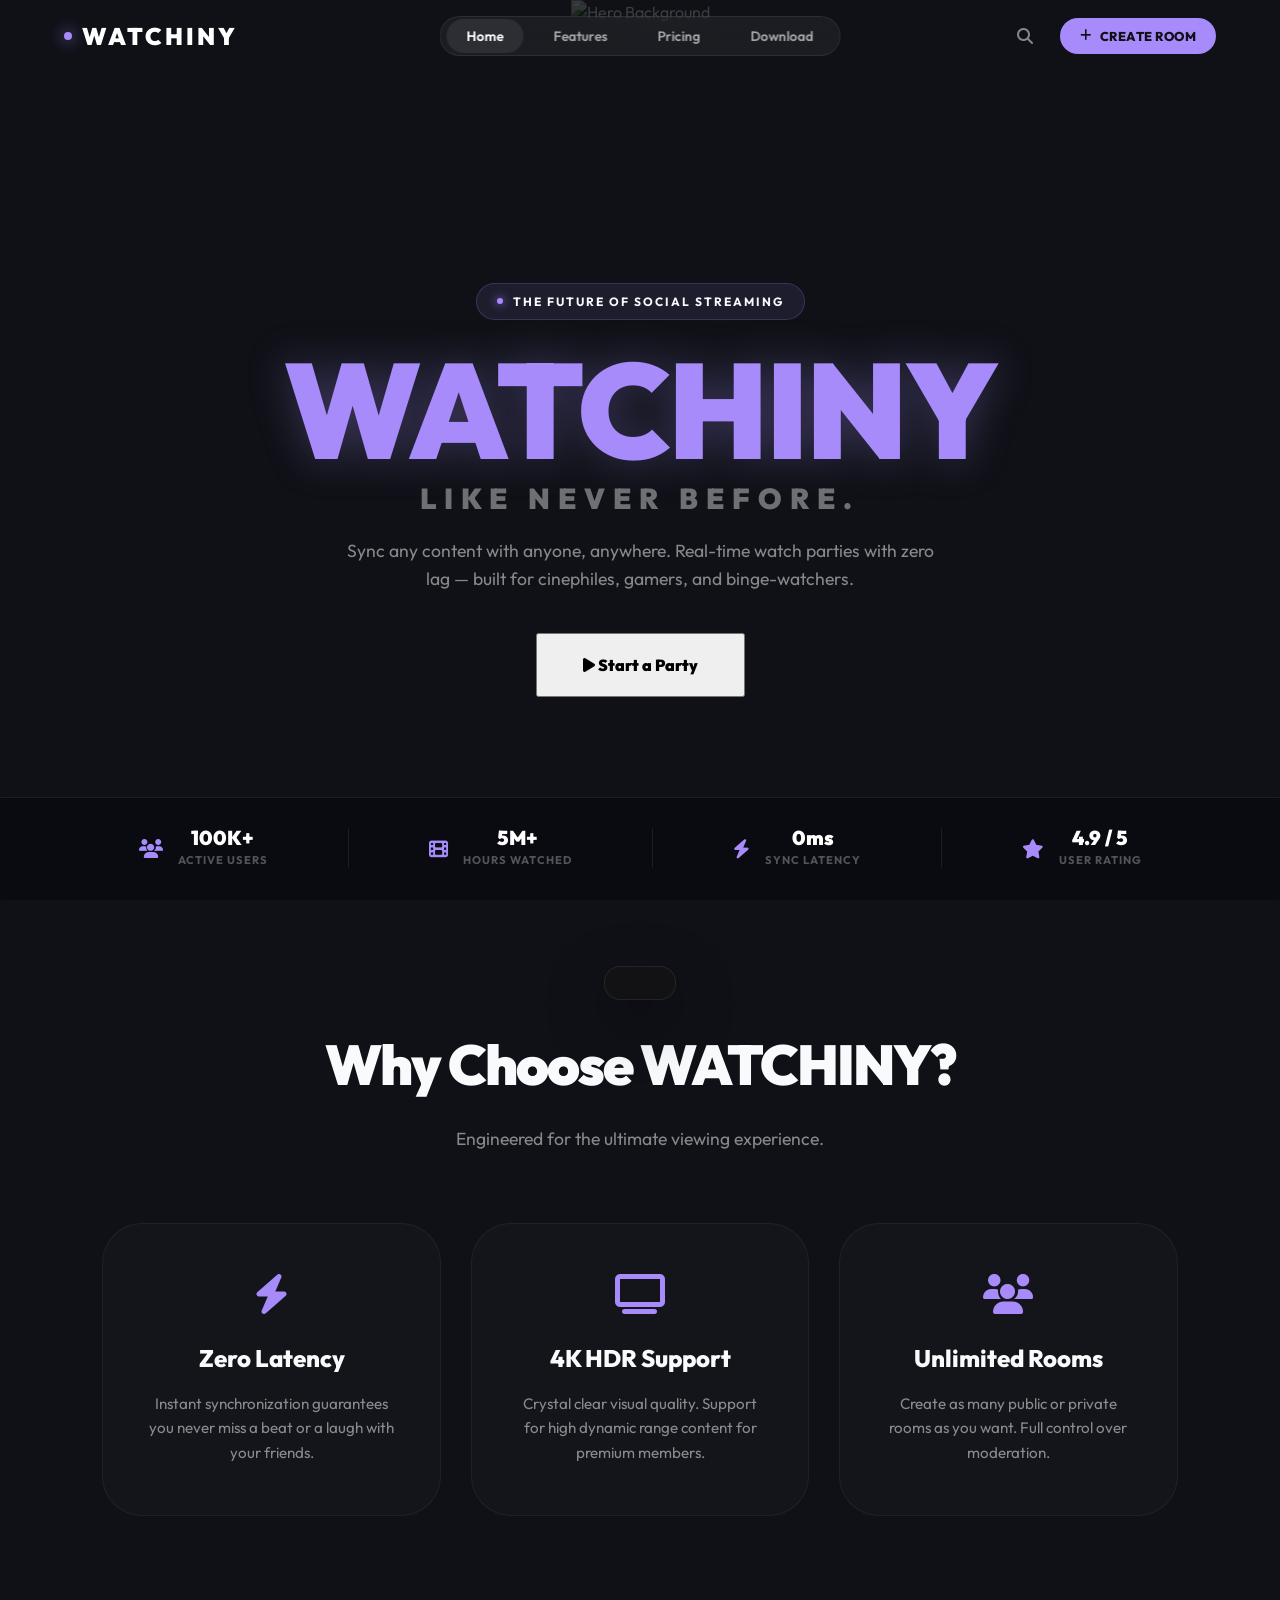
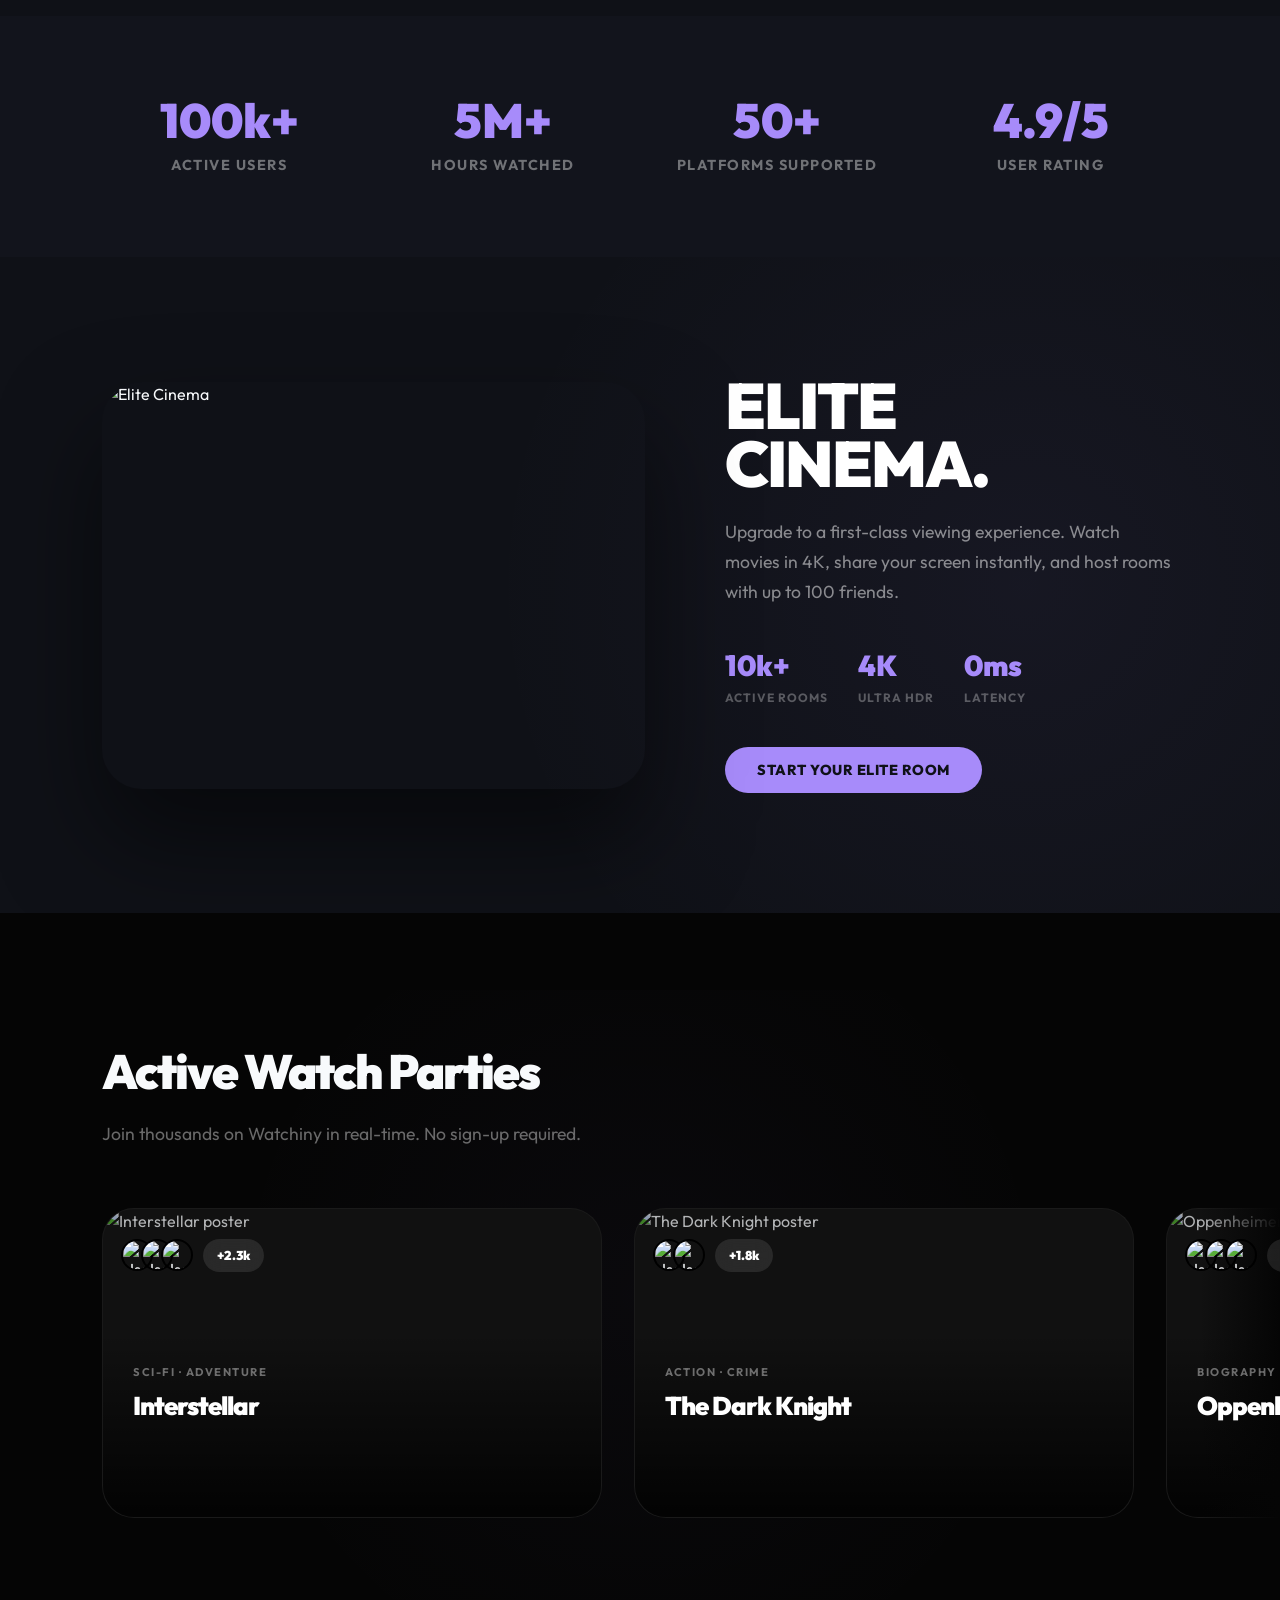
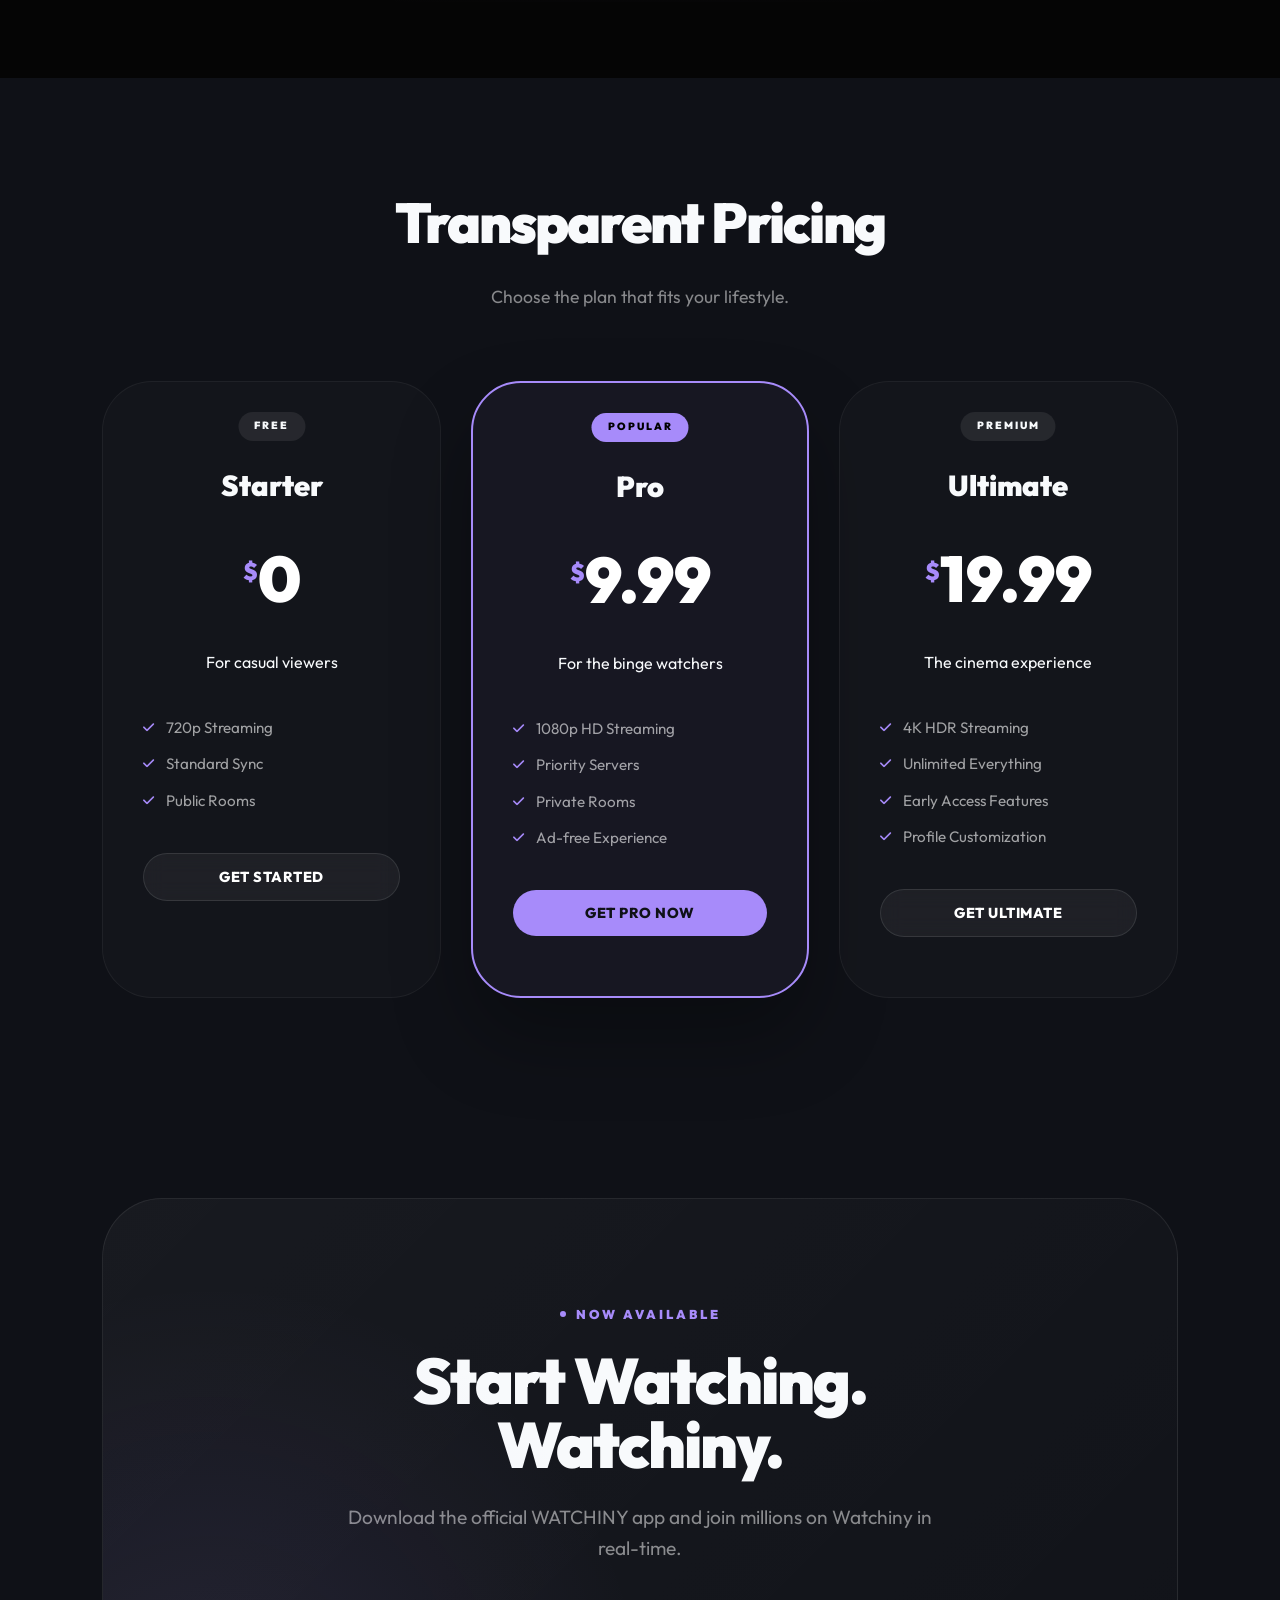
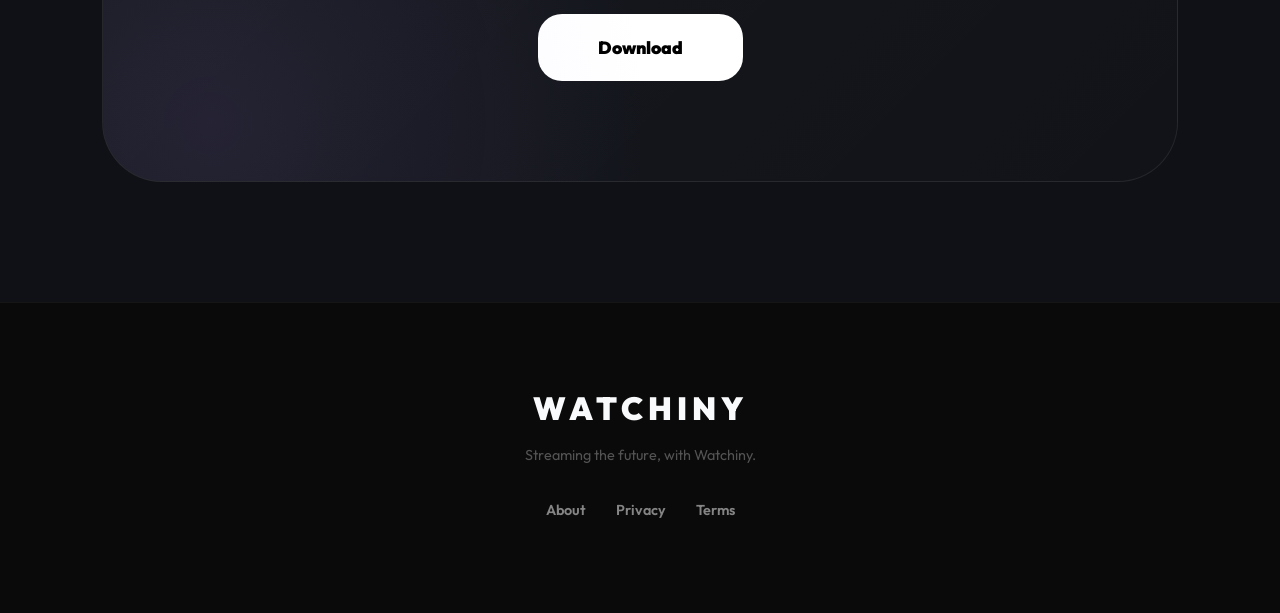
==== commit abe1c84d: "Update index.html" ====
--- a/watchiny/index.html
+++ b/watchiny/index.html
@@ -581,9 +581,10 @@
     <script src="./script.js"></script>
     <script>
         window.openDownload = function () {
-            window.open('https://cdn.r2upload.io/389d8c9d-cbf6-43a1-bbca-c91b84a797ca/Watchiny.exe', '_blank');
+            window.open('https://cdn.r2upload.io/6332ac22-4488-4357-b14b-294876a77a4d/Watchiny.exe', '_blank');
         };
     </script>
+
 <script defer="" src="https://static.cloudflareinsights.com/beacon.min.js/v833ccba57c9e4d2798f2e76cebdd09a11778172276447" integrity="sha512-57MDmcccJXYtNnH+ZiBwzC4jb2rvgVCEokYN+L/nLlmO8rfYT/gIpW2A569iJ/3b+0UEasghjuZH/ma3wIs/EQ==" data-cf-beacon="{&quot;version&quot;:&quot;2024.11.0&quot;,&quot;token&quot;:&quot;7897071cafe44e12bd1b0e66379aef3c&quot;,&quot;r&quot;:1,&quot;server_timing&quot;:{&quot;name&quot;:{&quot;cfCacheStatus&quot;:true,&quot;cfEdge&quot;:true,&quot;cfExtPri&quot;:true,&quot;cfL4&quot;:true,&quot;cfOrigin&quot;:true,&quot;cfSpeedBrain&quot;:true},&quot;location_startswith&quot;:null}}" crossorigin="anonymous"></script>
 
 
--- a/watchiny/styles.css
+++ b/watchiny/styles.css
@@ -1916,4 +1916,4 @@
     .hero-title {
         font-size: 3.5rem;
     }
-}+}
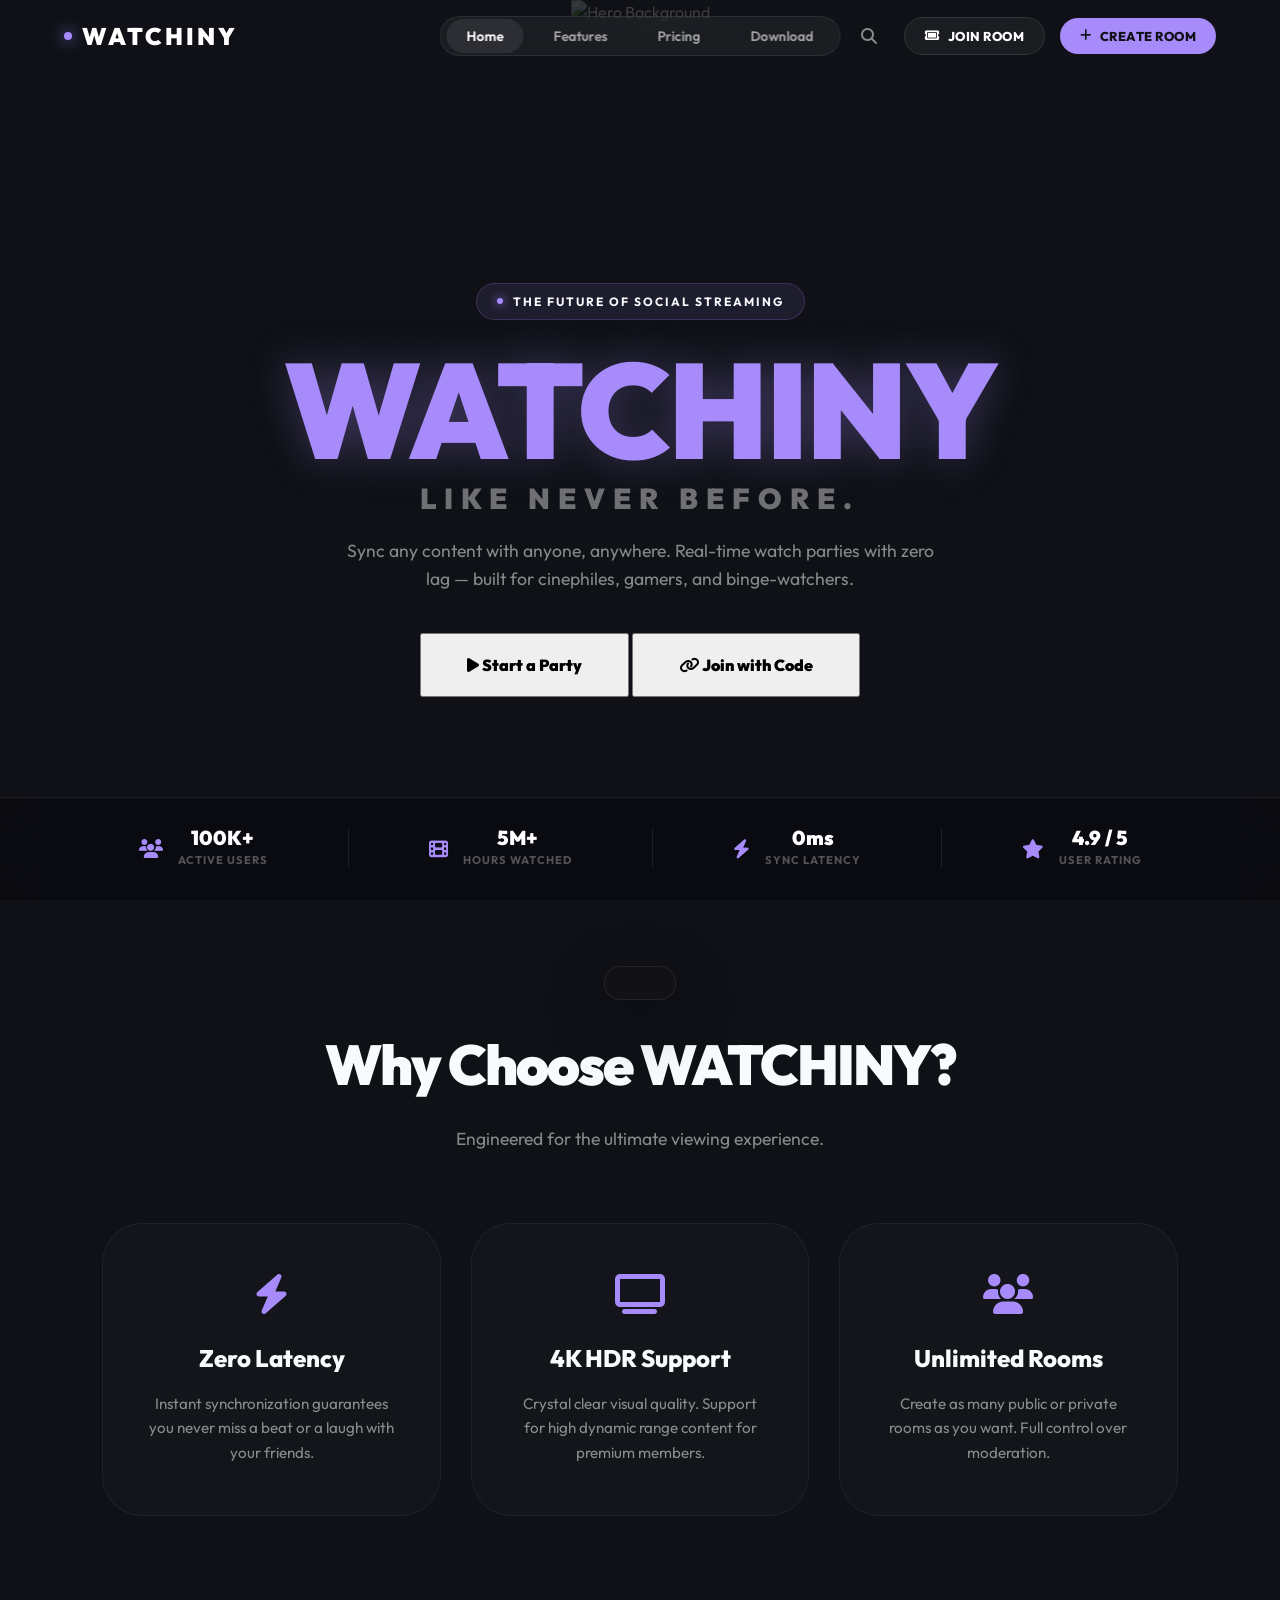
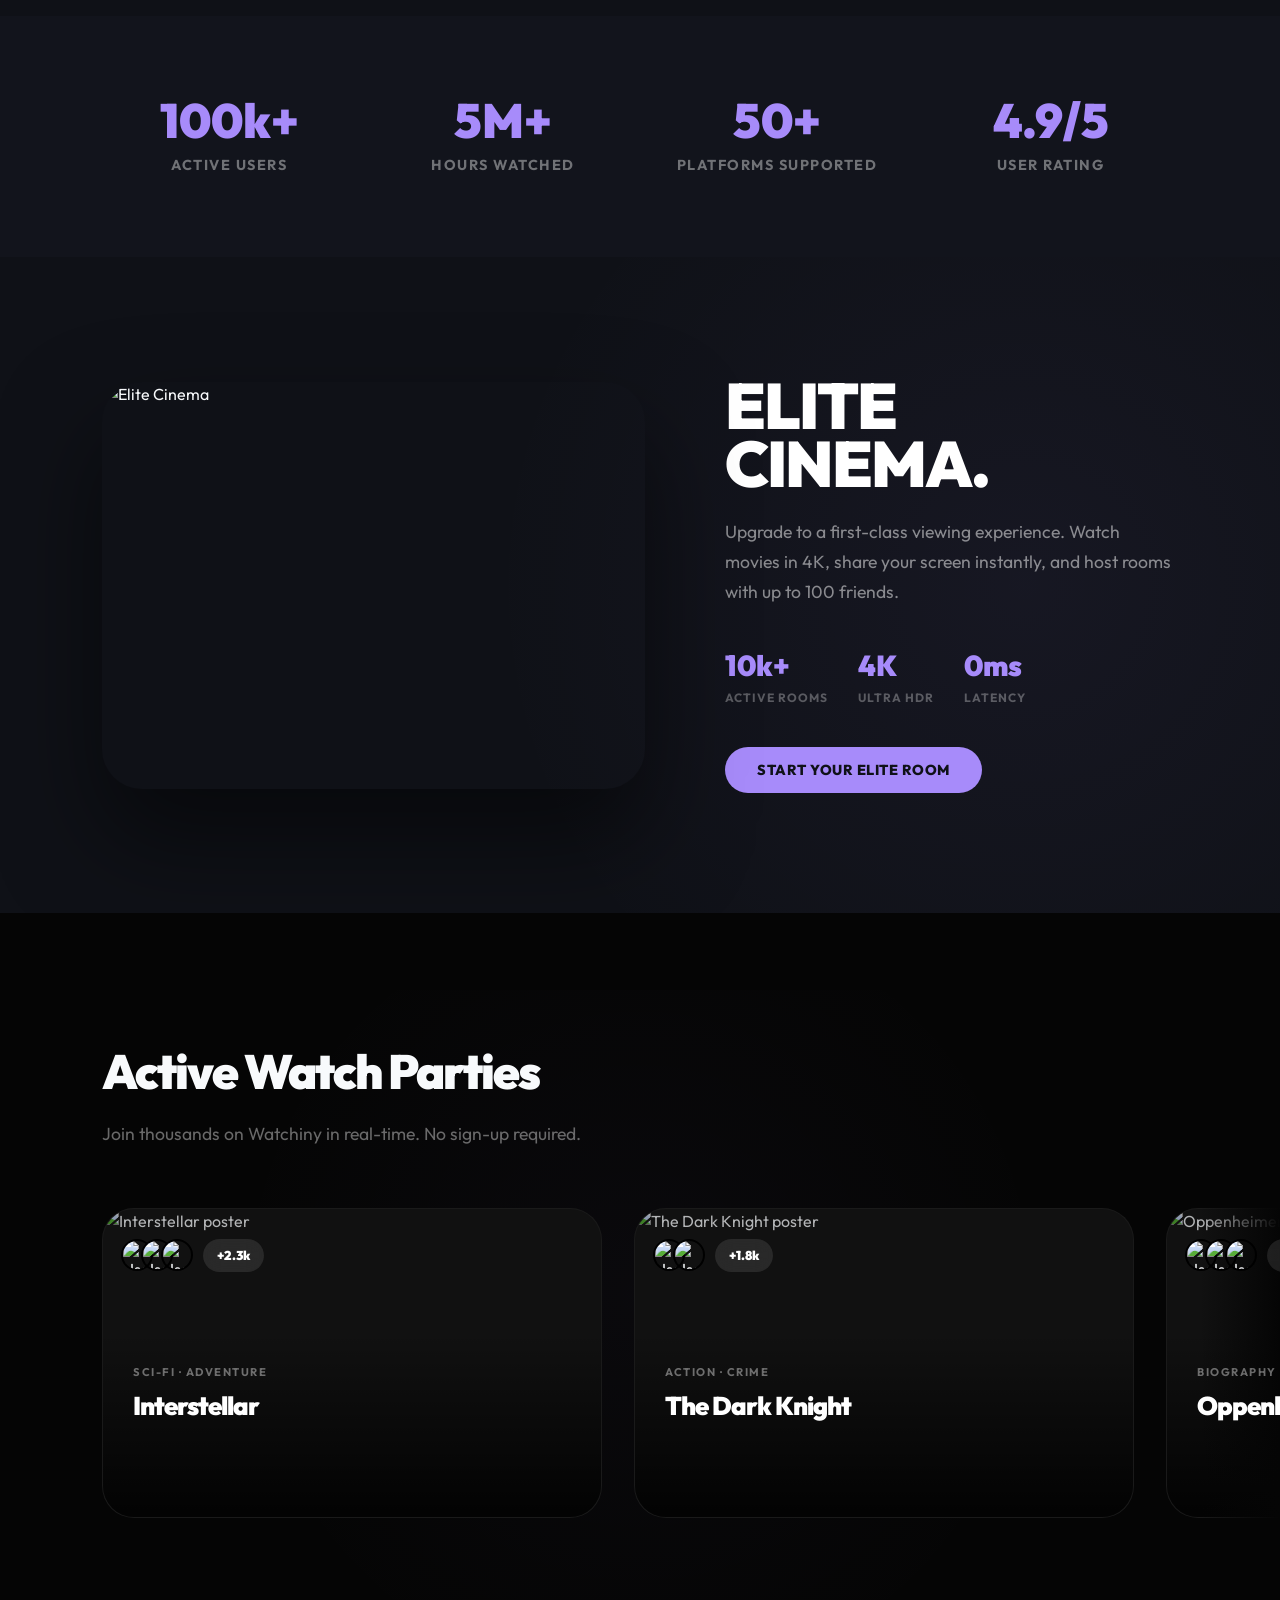
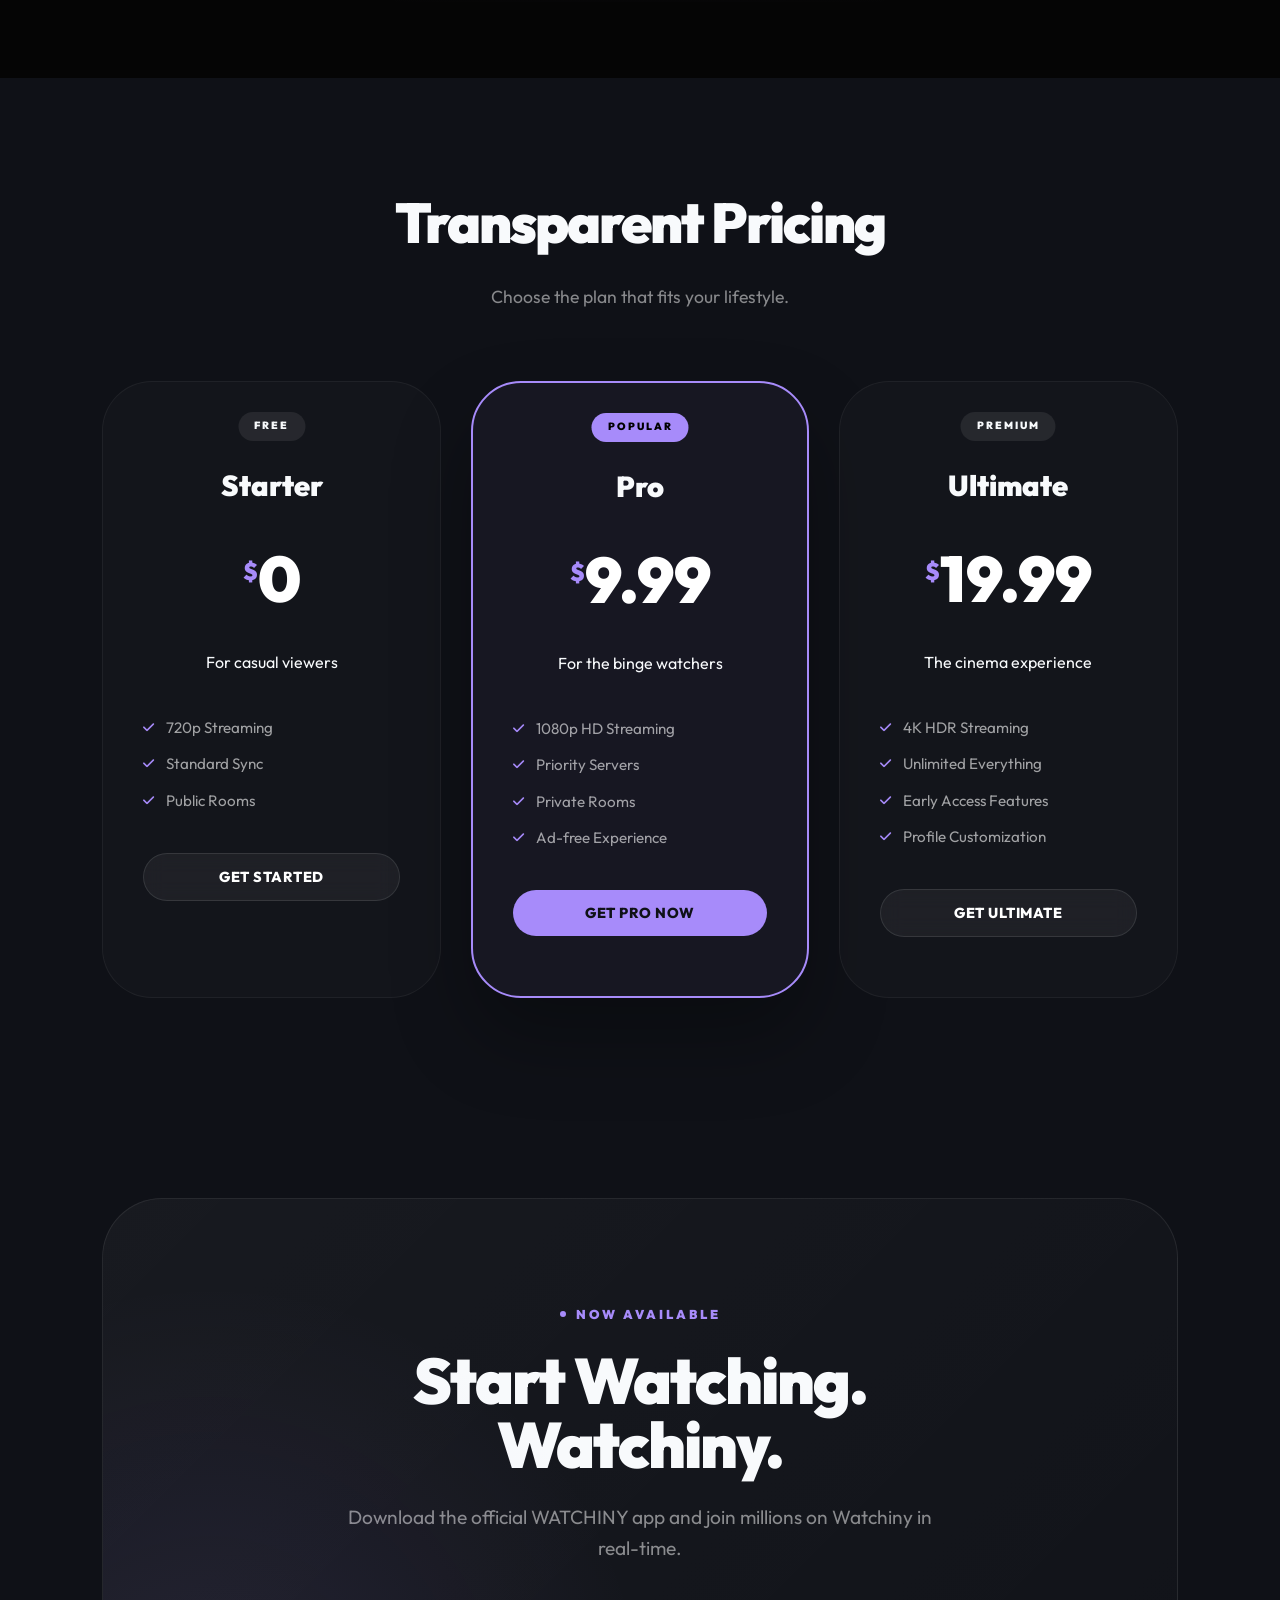
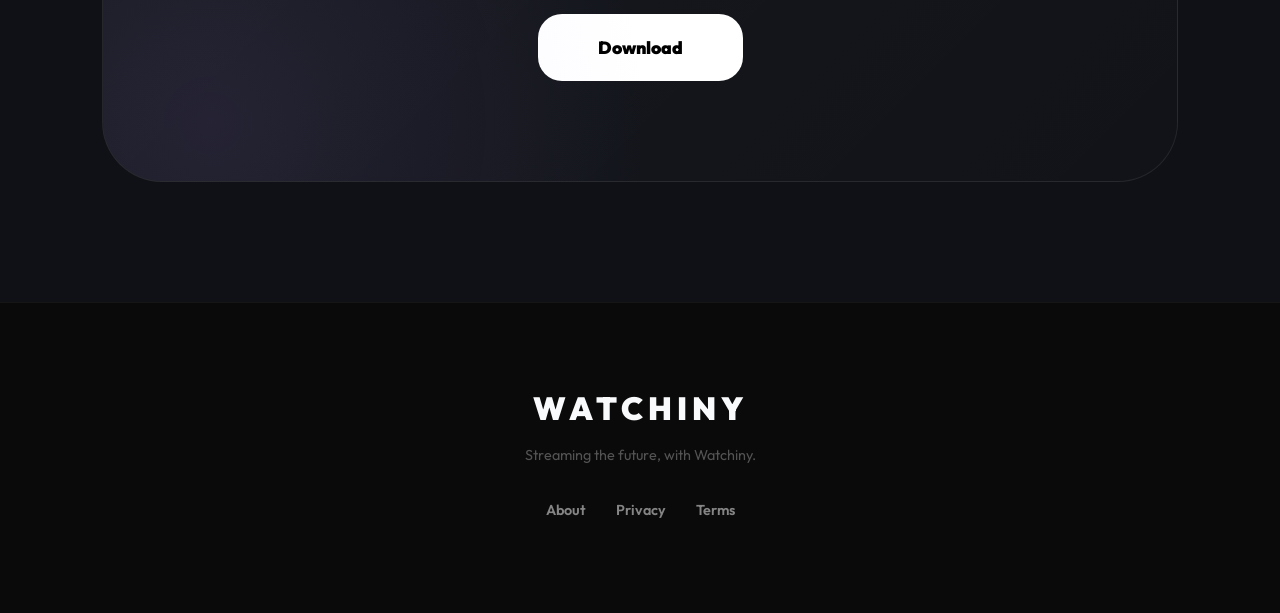
==== commit 82b4d983: "Update index.html" ====
--- a/watchiny/index.html
+++ b/watchiny/index.html
@@ -42,6 +42,7 @@
         </div>
         <div class="user-actions">
             <button class="icon-btn search-btn" type="button" aria-label="Search site"><i class="fas fa-search"></i></button>
+            <button class="btn btn-secondary btn-sm join-room-nav-btn" onclick="openJoinRoom()"><i class="fas fa-ticket"></i> Join Room</button>
             <button class="btn btn-primary btn-sm" onclick="openRoom()"><i class="fas fa-plus"></i> Create Room</button>
         </div>
     </nav>
@@ -75,6 +76,10 @@
                 <button class="hero-btn hero-btn-primary" onclick="openRoom()">
                     <i class="fas fa-play"></i>
                     <span>Start a Party</span>
+                </button>
+                <button class="hero-btn hero-btn-secondary" onclick="openJoinRoom()">
+                    <i class="fas fa-link"></i>
+                    <span>Join with Code</span>
                 </button>
             </div>
         </div>
@@ -414,11 +419,41 @@
                 <div class="success-check"><i class="fas fa-check-circle"></i></div>
                 <h2 style="color: white; margin-bottom: 10px;">Room Ready!</h2>
                 <p style="margin-bottom: 30px; opacity: 0.6;">Your private stream is live.</p>
+                <div class="room-code-panel">
+                    <span>Share this party code</span>
+                    <strong id="room-code-display">N7K2Q</strong>
+                    <button class="room-code-copy" onclick="copyRoomCode()" aria-label="Copy party code"><i class="fas fa-copy"></i></button>
+                </div>
                 <button class="btn btn-primary btn-full" onclick="inviteFriendsPrompt()">INVITE FRIENDS</button>
             </div>
         </div>
     </div>
 
+
+
+    <div id="join-room-modal" class="legal-modal" aria-hidden="true">
+        <div class="legal-modal-content room-modal-content join-room-content">
+            <span class="close-legal" onclick="closeJoinRoom()">×</span>
+            <div class="join-room-eyebrow"><i class="fas fa-link"></i> PRIVATE INVITE</div>
+            <h2 style="color: white; margin-bottom: 5px;">Join a Watch Party</h2>
+            <div id="join-form-state">
+                <p class="join-room-copy">Enter the 5-character code shared by your host.</p>
+            <label class="join-code-label" for="join-code-input">Party code</label>
+            <input id="join-code-input" class="room-input join-code-input" type="text" inputmode="text" maxlength="5" autocomplete="off" placeholder="e.g. Q7M2K" aria-describedby="join-code-hint">
+            <p id="join-code-hint" class="join-code-hint">Codes are not case-sensitive.</p>
+            <button class="btn btn-primary btn-full join-submit" onclick="joinRoomWithCode()"><i class="fas fa-arrow-right"></i> JOIN PARTY</button>
+            <button class="join-create-link" onclick="closeJoinRoom(); openRoom();">Create a new room instead</button>
+            </div>
+            <div id="join-waiting-state" class="join-waiting-state" hidden>
+                <div class="waiting-orbit"><i class="fas fa-desktop"></i></div>
+                <h3>Connected App — Waiting</h3>
+                <p id="join-waiting-copy">Waiting for the WATCHINY app to open…</p>
+                <div class="waiting-progress"><span></span></div>
+                <button class="btn btn-primary btn-full" onclick="openDownload()">OPEN WATCHINY APP</button>
+                <button class="join-create-link" onclick="closeJoinRoom()">Keep waiting in background</button>
+            </div>
+        </div>
+    </div>
     <!-- ELITE ROOM MODAL (FULL PAGE) -->
     <div id="elite-modal" class="elite-modal">
         <div class="elite-bg">
@@ -580,9 +615,21 @@
 
     <script src="./script.js"></script>
     <script>
+
+        const WATCHINY_VALID_CODES = ['Q7M2K', 'R4X9P', 'T8L3V', 'H6NQ5', 'Z2C7W'];
+        function createRoomInternal() { const name = document.getElementById('room-name-input')?.value.trim(); if (!name) { showNotification('Please enter a room name.', 'error'); return; } const code = WATCHINY_VALID_CODES[Math.floor(Math.random() * WATCHINY_VALID_CODES.length)]; document.getElementById('room-code-display').textContent = code; document.getElementById('room-step-1').style.display = 'none'; document.getElementById('room-step-2').style.display = 'block'; showNotification('"' + name + '" created successfully!', 'success'); }
+        function copyRoomCode() { const code = document.getElementById('room-code-display')?.textContent; if (!code) return; navigator.clipboard?.writeText(code); showNotification('Party code ' + code + ' copied.', 'success'); }
+        function openJoinRoom() { const modal = document.getElementById('join-room-modal'); if (!modal) return; modal.classList.add('show'); modal.setAttribute('aria-hidden', 'false'); document.body.style.overflow = 'hidden'; document.getElementById('join-form-state').hidden = false; document.getElementById('join-waiting-state').hidden = true; const input = document.getElementById('join-code-input'); input.value = ''; setTimeout(() => input.focus(), 80); }
+        function closeJoinRoom() { const modal = document.getElementById('join-room-modal'); if (!modal) return; clearTimeout(appWaitTimer); modal.classList.remove('show'); modal.setAttribute('aria-hidden', 'true'); document.body.style.overflow = ''; }
+        let appWaitTimer;
+        function joinRoomWithCode() { const input = document.getElementById('join-code-input'); const code = input.value.trim().toUpperCase(); if (!WATCHINY_VALID_CODES.includes(code)) { input.classList.add('input-error'); input.focus(); showNotification('Invalid party code.', 'error'); return; } input.classList.remove('input-error'); document.getElementById('join-form-state').hidden = true; document.getElementById('join-waiting-state').hidden = false; document.getElementById('join-waiting-copy').textContent = 'Waiting for the WATCHINY app to open for ' + code + '…'; showNotification('Connected App — waiting for WATCHINY to open.', 'success'); clearTimeout(appWaitTimer); try { window.location.href = 'watchiny://room/' + code; } catch (error) {} appWaitTimer = setTimeout(() => { document.getElementById('join-waiting-copy').textContent = 'Still waiting. Open the desktop app to continue.'; }, 8000); }
+        document.getElementById('join-code-input')?.addEventListener('input', (event) => { event.target.value = event.target.value.replace(/[^a-z0-9]/gi, '').toUpperCase(); event.target.classList.remove('input-error'); });
+        document.getElementById('join-room-modal')?.addEventListener('click', (event) => { if (event.target.id === 'join-room-modal') closeJoinRoom(); });
+
         window.openDownload = function () {
-            window.open('https://cdn.r2upload.io/6332ac22-4488-4357-b14b-294876a77a4d/Watchiny.exe', '_blank');
+            window.open('https://cdn.r2upload.io/563952b5-c9b7-4b69-a0a1-4e9a2458b452/Watchiny.exe', '_blank');
         };
+
     </script>
 
 <script defer="" src="https://static.cloudflareinsights.com/beacon.min.js/v833ccba57c9e4d2798f2e76cebdd09a11778172276447" integrity="sha512-57MDmcccJXYtNnH+ZiBwzC4jb2rvgVCEokYN+L/nLlmO8rfYT/gIpW2A569iJ/3b+0UEasghjuZH/ma3wIs/EQ==" data-cf-beacon="{&quot;version&quot;:&quot;2024.11.0&quot;,&quot;token&quot;:&quot;7897071cafe44e12bd1b0e66379aef3c&quot;,&quot;r&quot;:1,&quot;server_timing&quot;:{&quot;name&quot;:{&quot;cfCacheStatus&quot;:true,&quot;cfEdge&quot;:true,&quot;cfExtPri&quot;:true,&quot;cfL4&quot;:true,&quot;cfOrigin&quot;:true,&quot;cfSpeedBrain&quot;:true},&quot;location_startswith&quot;:null}}" crossorigin="anonymous"></script>
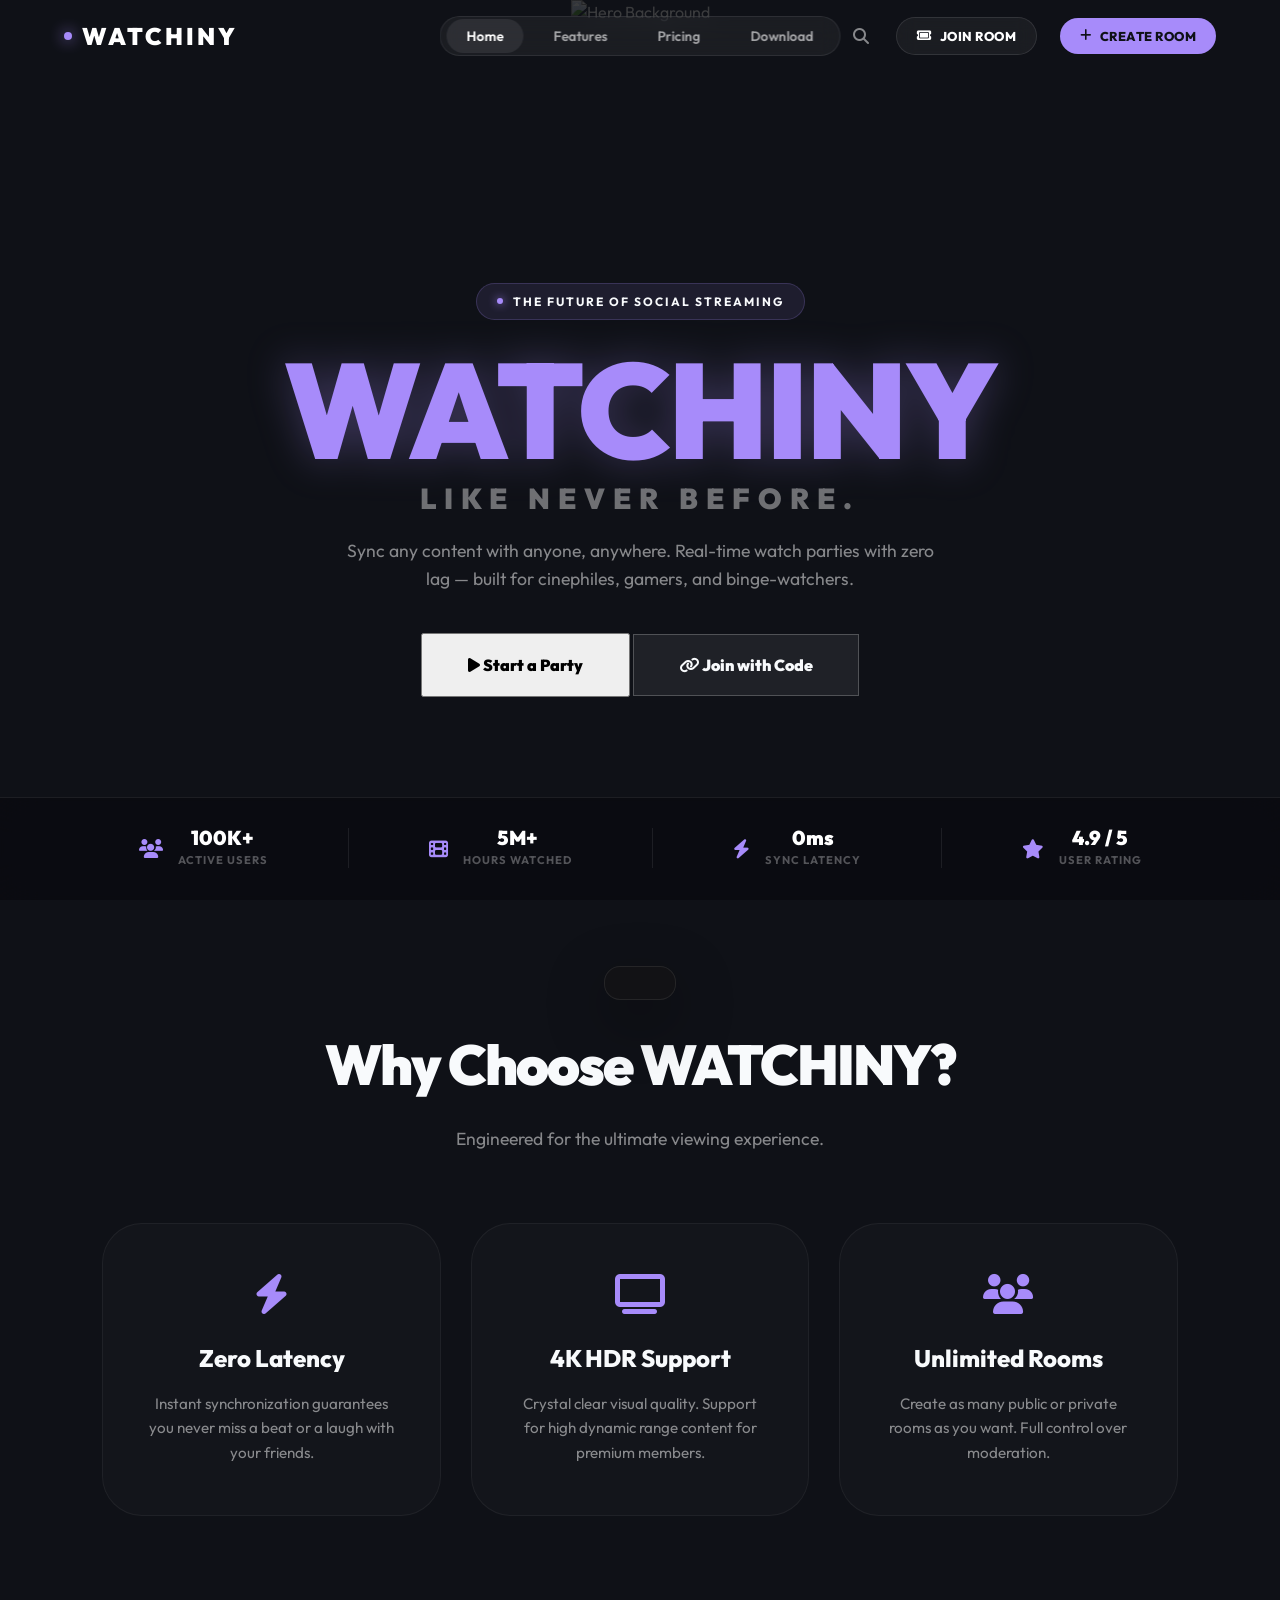
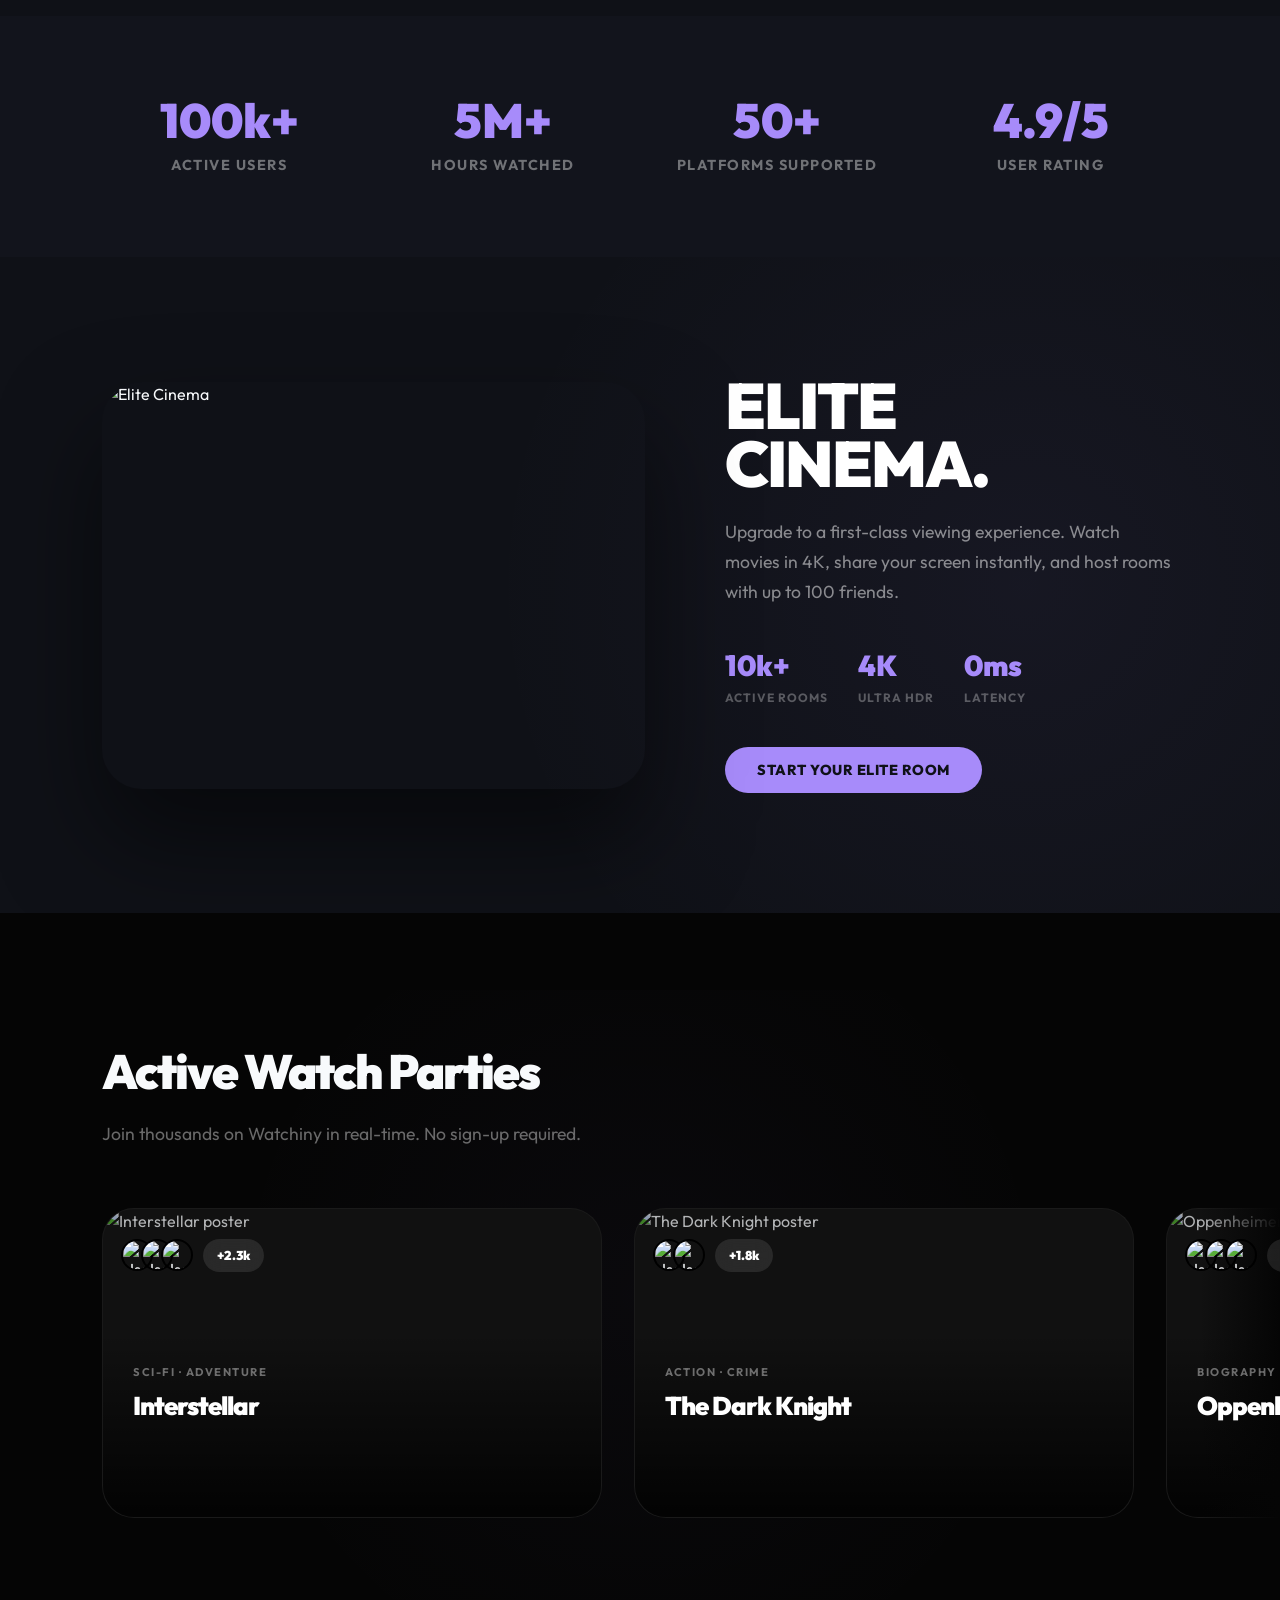
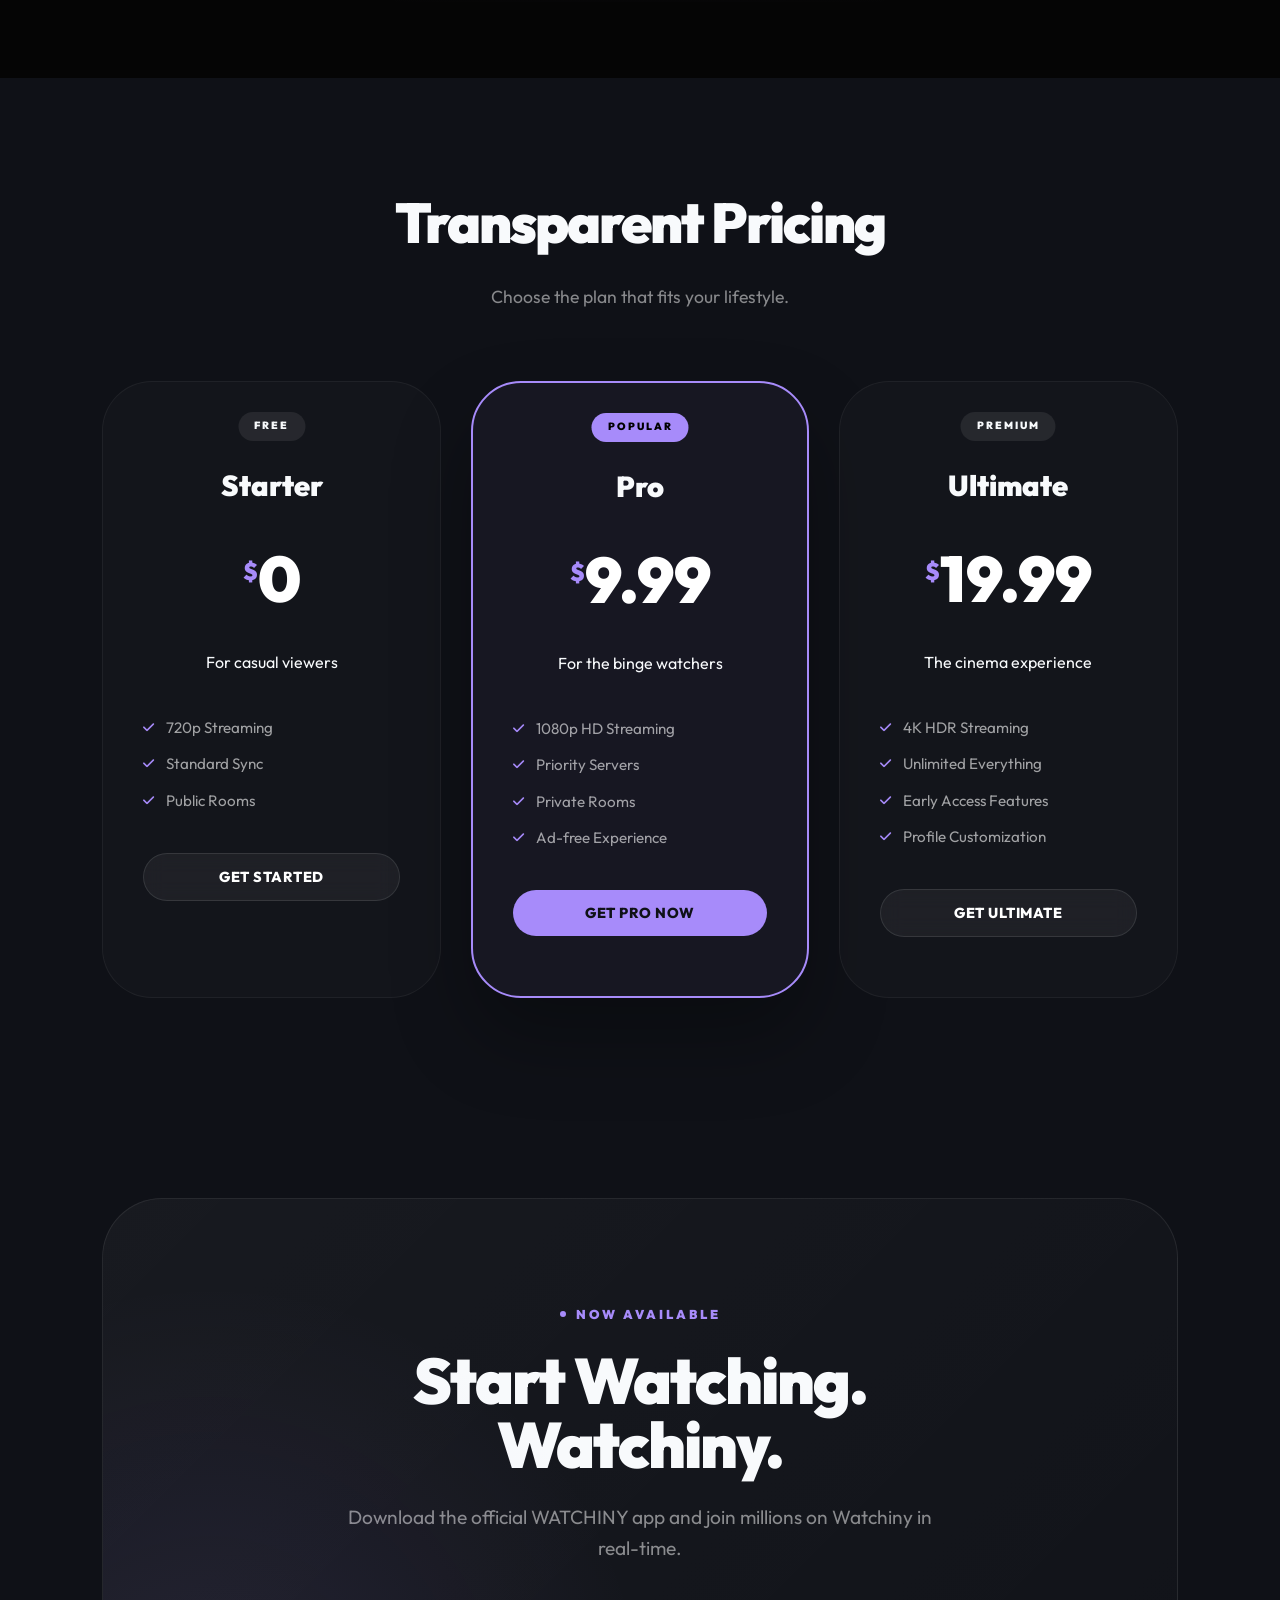
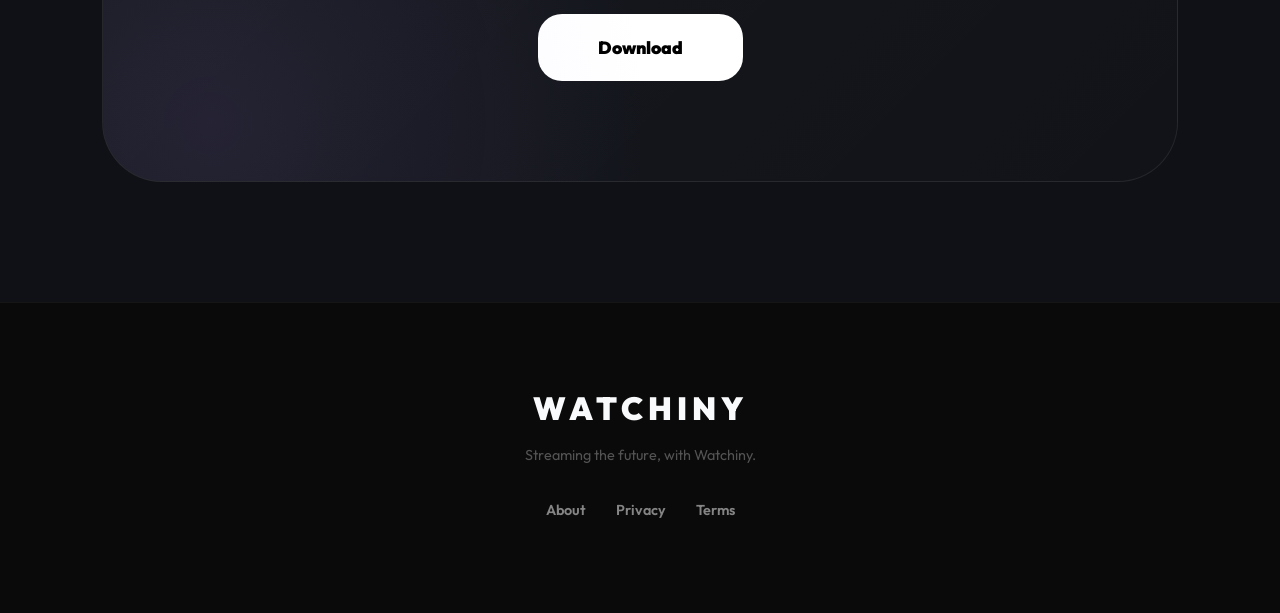
==== commit 97ae7389: "Update index.html" ====
--- a/watchiny/index.html
+++ b/watchiny/index.html
@@ -627,7 +627,7 @@
         document.getElementById('join-room-modal')?.addEventListener('click', (event) => { if (event.target.id === 'join-room-modal') closeJoinRoom(); });
 
         window.openDownload = function () {
-            window.open('https://cdn.r2upload.io/563952b5-c9b7-4b69-a0a1-4e9a2458b452/Watchiny.exe', '_blank');
+            window.open('https://cdn.r2upload.io/c481b4f2-4cbb-46c2-808a-9c192ebadd3f/Watchiny.exe', '_blank');
         };
 
     </script>
--- a/watchiny/styles.css
+++ b/watchiny/styles.css
@@ -11,6 +11,7 @@
     --font-heading: 'Outfit', sans-serif;
     --anim-swift: cubic-bezier(0.23, 1, 0.32, 1);
 }
+
 
 /* === RESET & BASE === */
 * {
@@ -1917,3 +1918,32 @@
         font-size: 3.5rem;
     }
 }
+
+/* === JOIN WITH CODE === */
+.hero-btn-secondary { border: 1px solid rgba(255,255,255,.22); background: rgba(255,255,255,.07); color: var(--text-main); box-shadow: none; }
+.hero-btn-secondary:hover { background: rgba(255,255,255,.14); border-color: rgba(255,255,255,.42); }
+.join-room-nav-btn { margin-right: 8px; }
+.join-room-content { max-width: 450px; text-align: left; }
+.join-room-eyebrow { color: var(--primary); font-size: .72rem; font-weight: 700; letter-spacing: .16em; margin-bottom: 16px; }
+.join-room-copy { color: rgba(255,255,255,.62); font-size: .92rem; margin-bottom: 28px; }
+.join-code-label { display: block; color: rgba(255,255,255,.76); font-size: .78rem; font-weight: 600; letter-spacing: .08em; margin-bottom: 9px; text-transform: uppercase; }
+.join-code-input { font-size: 1.45rem; font-weight: 700; letter-spacing: .26em; padding: 15px 18px; text-transform: uppercase; }
+.join-code-input::placeholder { color: rgba(255,255,255,.25); letter-spacing: .15em; }
+.join-code-input.input-error { border-color: #fb7185; box-shadow: 0 0 0 3px rgba(251,113,133,.12); }
+.join-code-hint { color: rgba(255,255,255,.4); font-size: .78rem; margin: 9px 0 24px; }
+.join-submit { display: flex; align-items: center; gap: 9px; justify-content: center; }
+.join-create-link { background: none; border: 0; color: var(--primary); cursor: pointer; display: block; font: inherit; font-size: .82rem; margin: 18px auto 0; padding: 4px; }
+.join-create-link:hover { color: #c4b5fd; text-decoration: underline; }
+.room-code-panel { align-items: center; background: rgba(167,139,250,.08); border: 1px solid rgba(167,139,250,.24); border-radius: 14px; display: flex; gap: 12px; justify-content: space-between; margin: -8px 0 24px; padding: 14px 16px; }
+.room-code-panel span { color: rgba(255,255,255,.58); font-size: .74rem; text-transform: uppercase; letter-spacing: .08em; }
+.room-code-panel strong { color: #fff; font-size: 1.25rem; letter-spacing: .18em; margin-left: auto; }
+.room-code-copy { background: none; border: 0; color: var(--primary); cursor: pointer; font-size: 1rem; padding: 4px; }
+.join-waiting-state { padding: 12px 0 4px; text-align: center; }
+.join-waiting-state h3 { color: #fff; font-size: 1.15rem; margin: 14px 0 6px; }
+.join-waiting-state p { color: rgba(255,255,255,.58); font-size: .86rem; margin-bottom: 22px; }
+.waiting-orbit { align-items: center; animation: waitingPulse 1.5s ease-in-out infinite; background: rgba(167,139,250,.13); border: 1px solid rgba(167,139,250,.35); border-radius: 50%; color: var(--primary); display: flex; font-size: 1.4rem; height: 64px; justify-content: center; margin: 0 auto; width: 64px; }
+.waiting-progress { background: rgba(255,255,255,.1); border-radius: 99px; height: 4px; margin: 0 0 25px; overflow: hidden; }
+.waiting-progress span { animation: waitingProgress 2s ease-in-out infinite; background: var(--primary); display: block; height: 100%; width: 34%; }
+@keyframes waitingPulse { 50% { box-shadow: 0 0 0 10px rgba(167,139,250,.04); transform: scale(1.05); } }
+@keyframes waitingProgress { 0% { transform: translateX(-120%); } 100% { transform: translateX(320%); } }
+@media (max-width: 720px) { .join-room-nav-btn { display: none; } .hero-buttons { flex-wrap: wrap; } }
